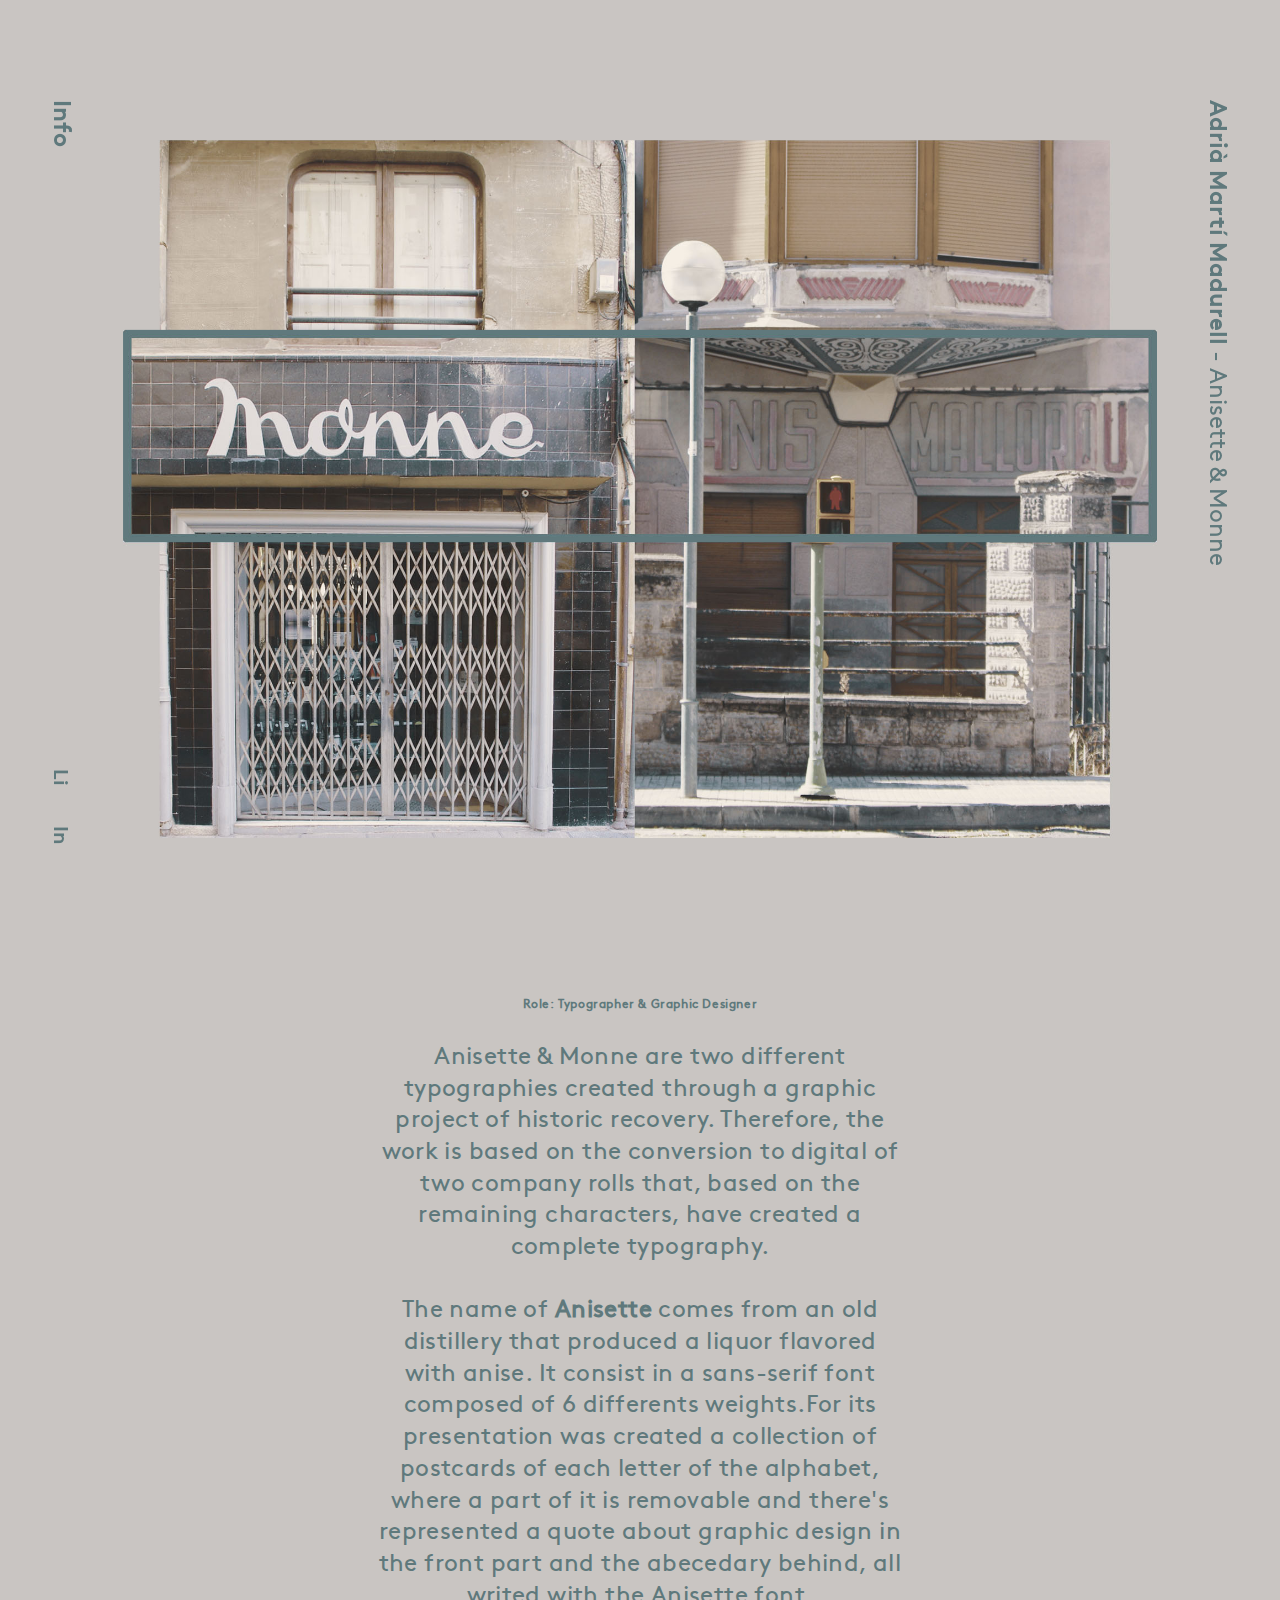
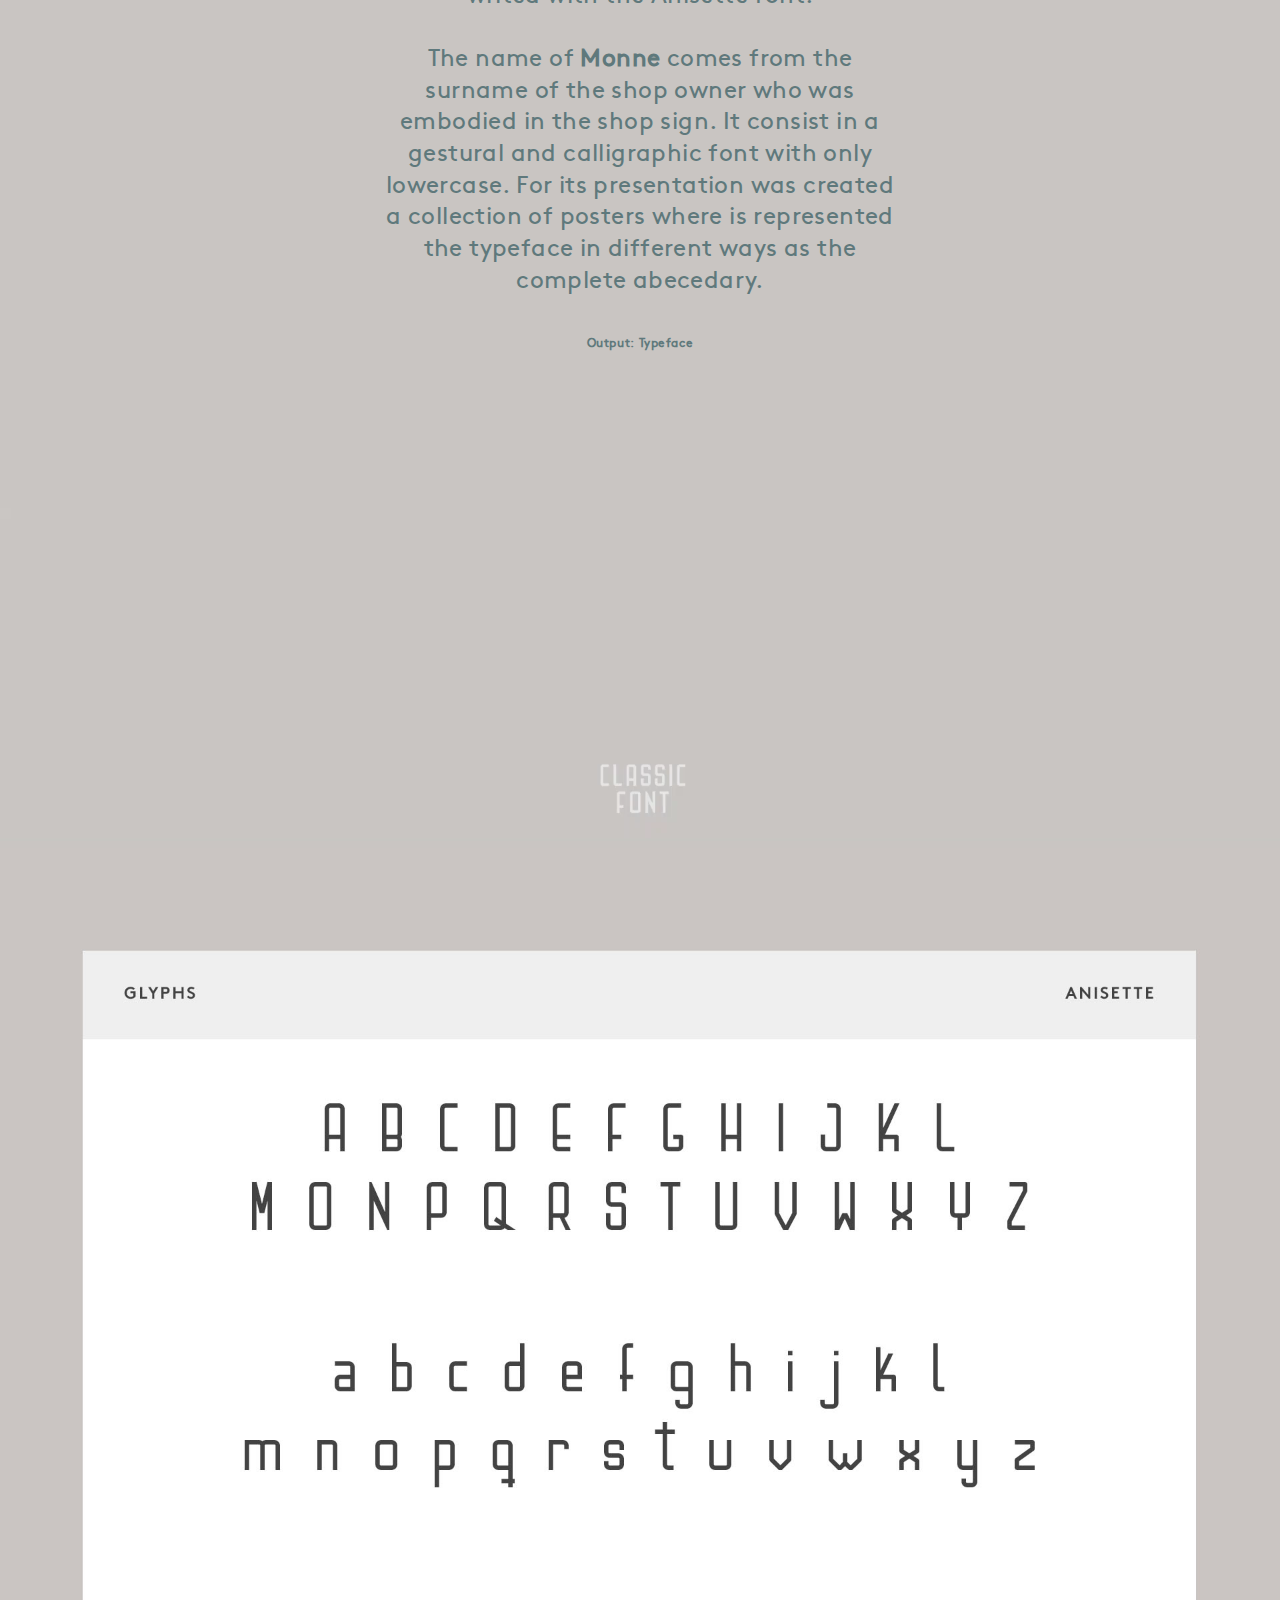
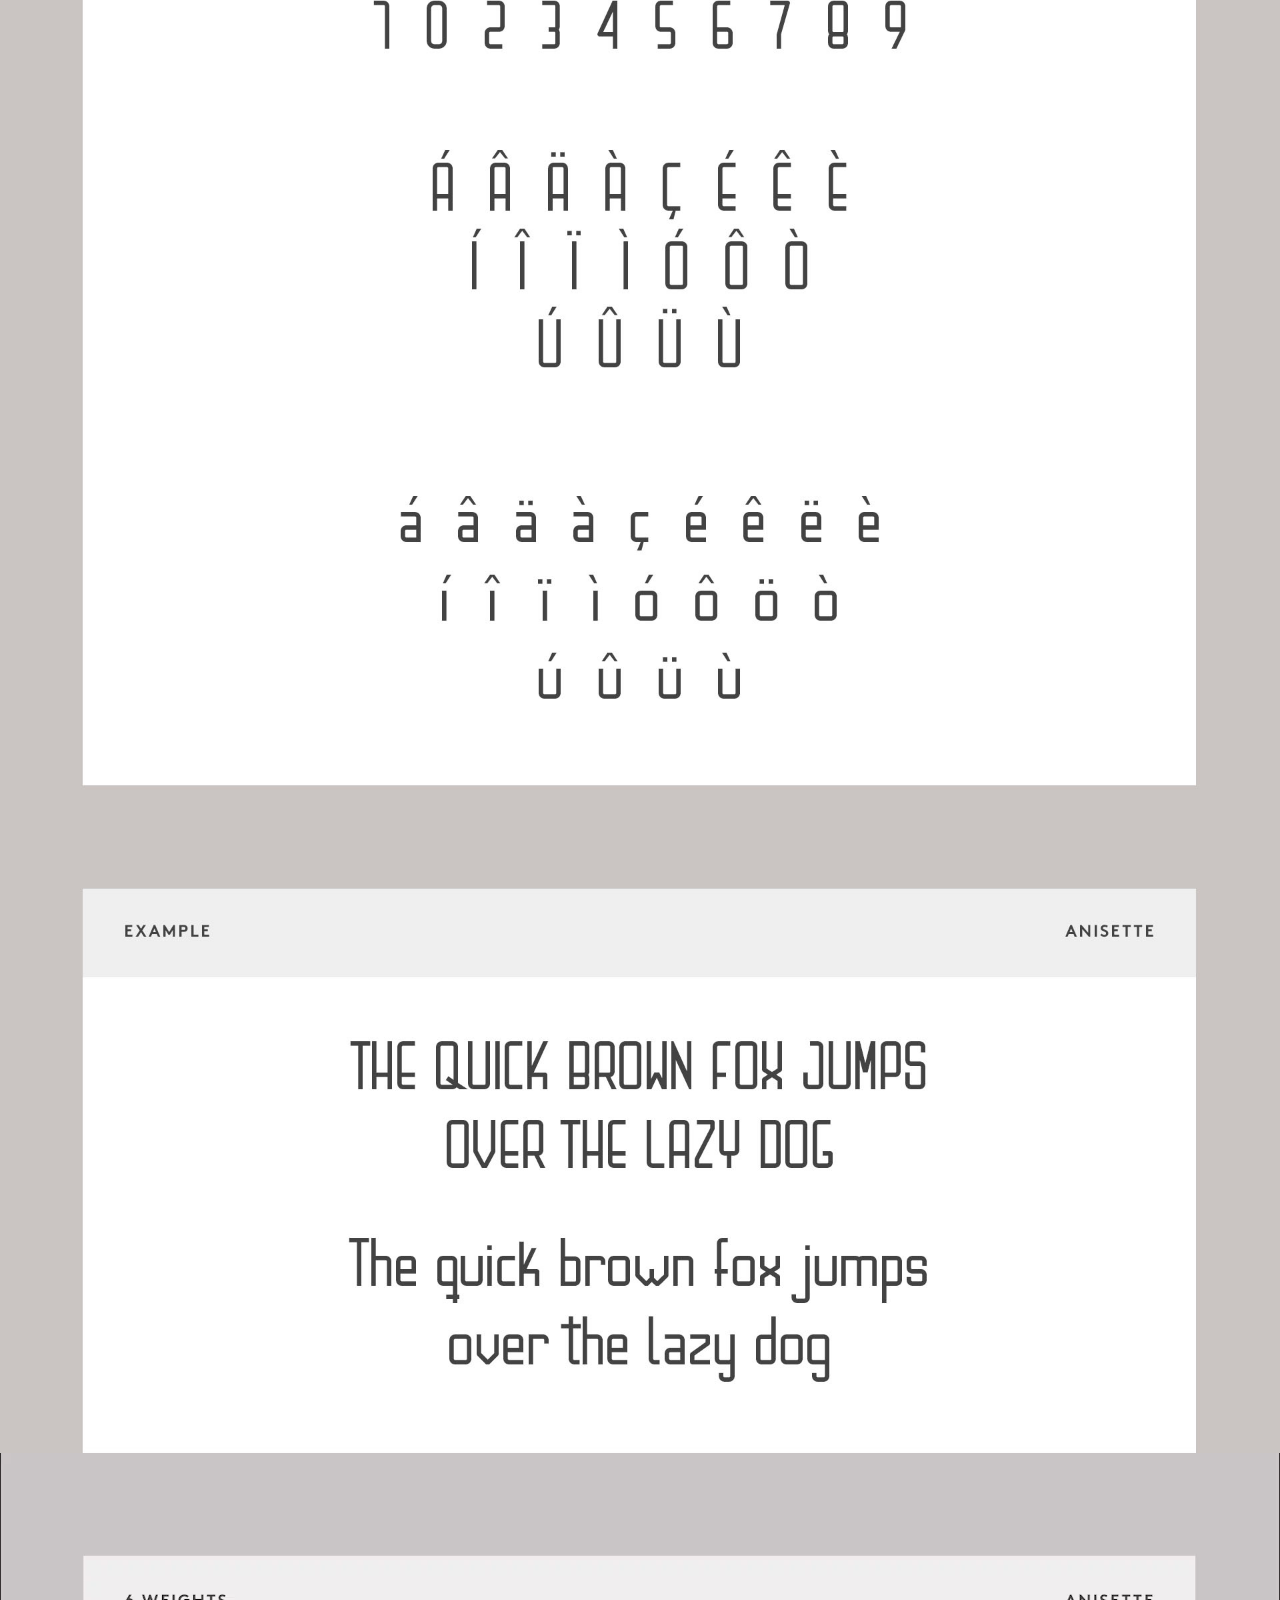
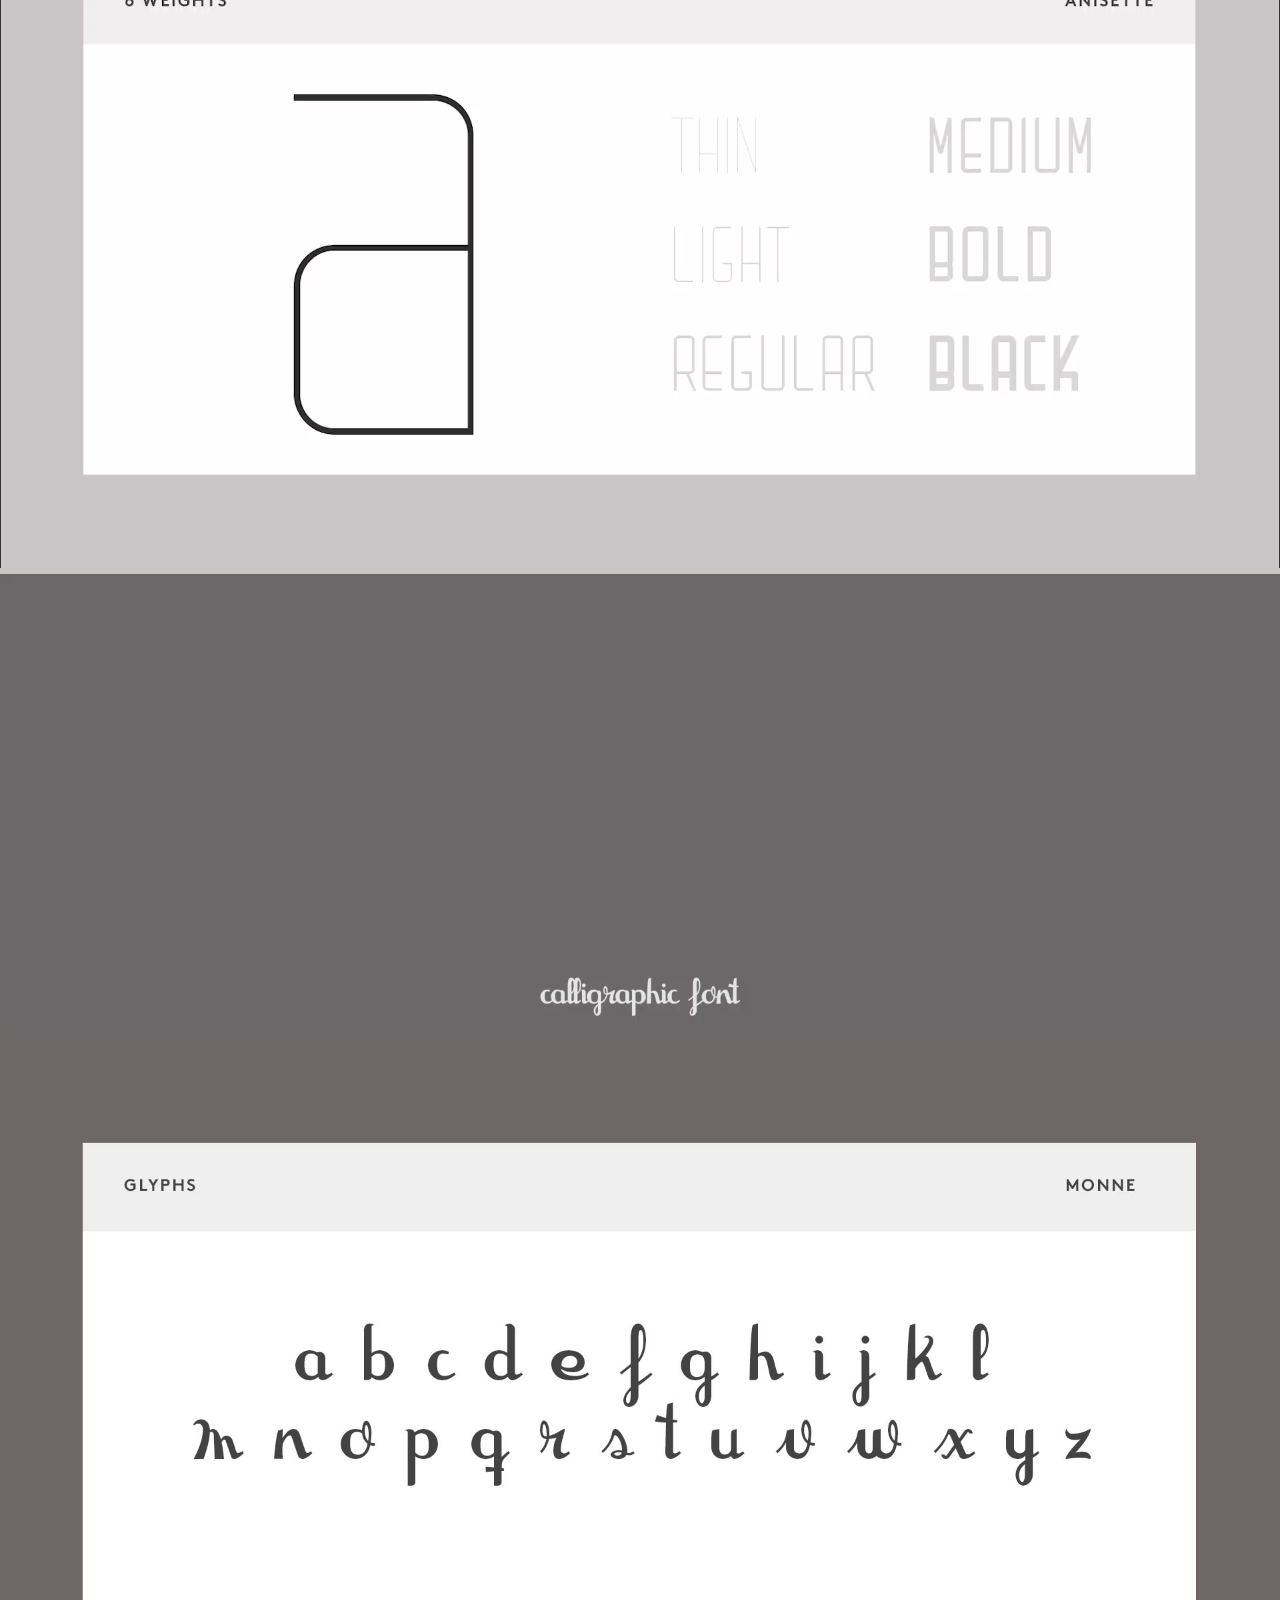
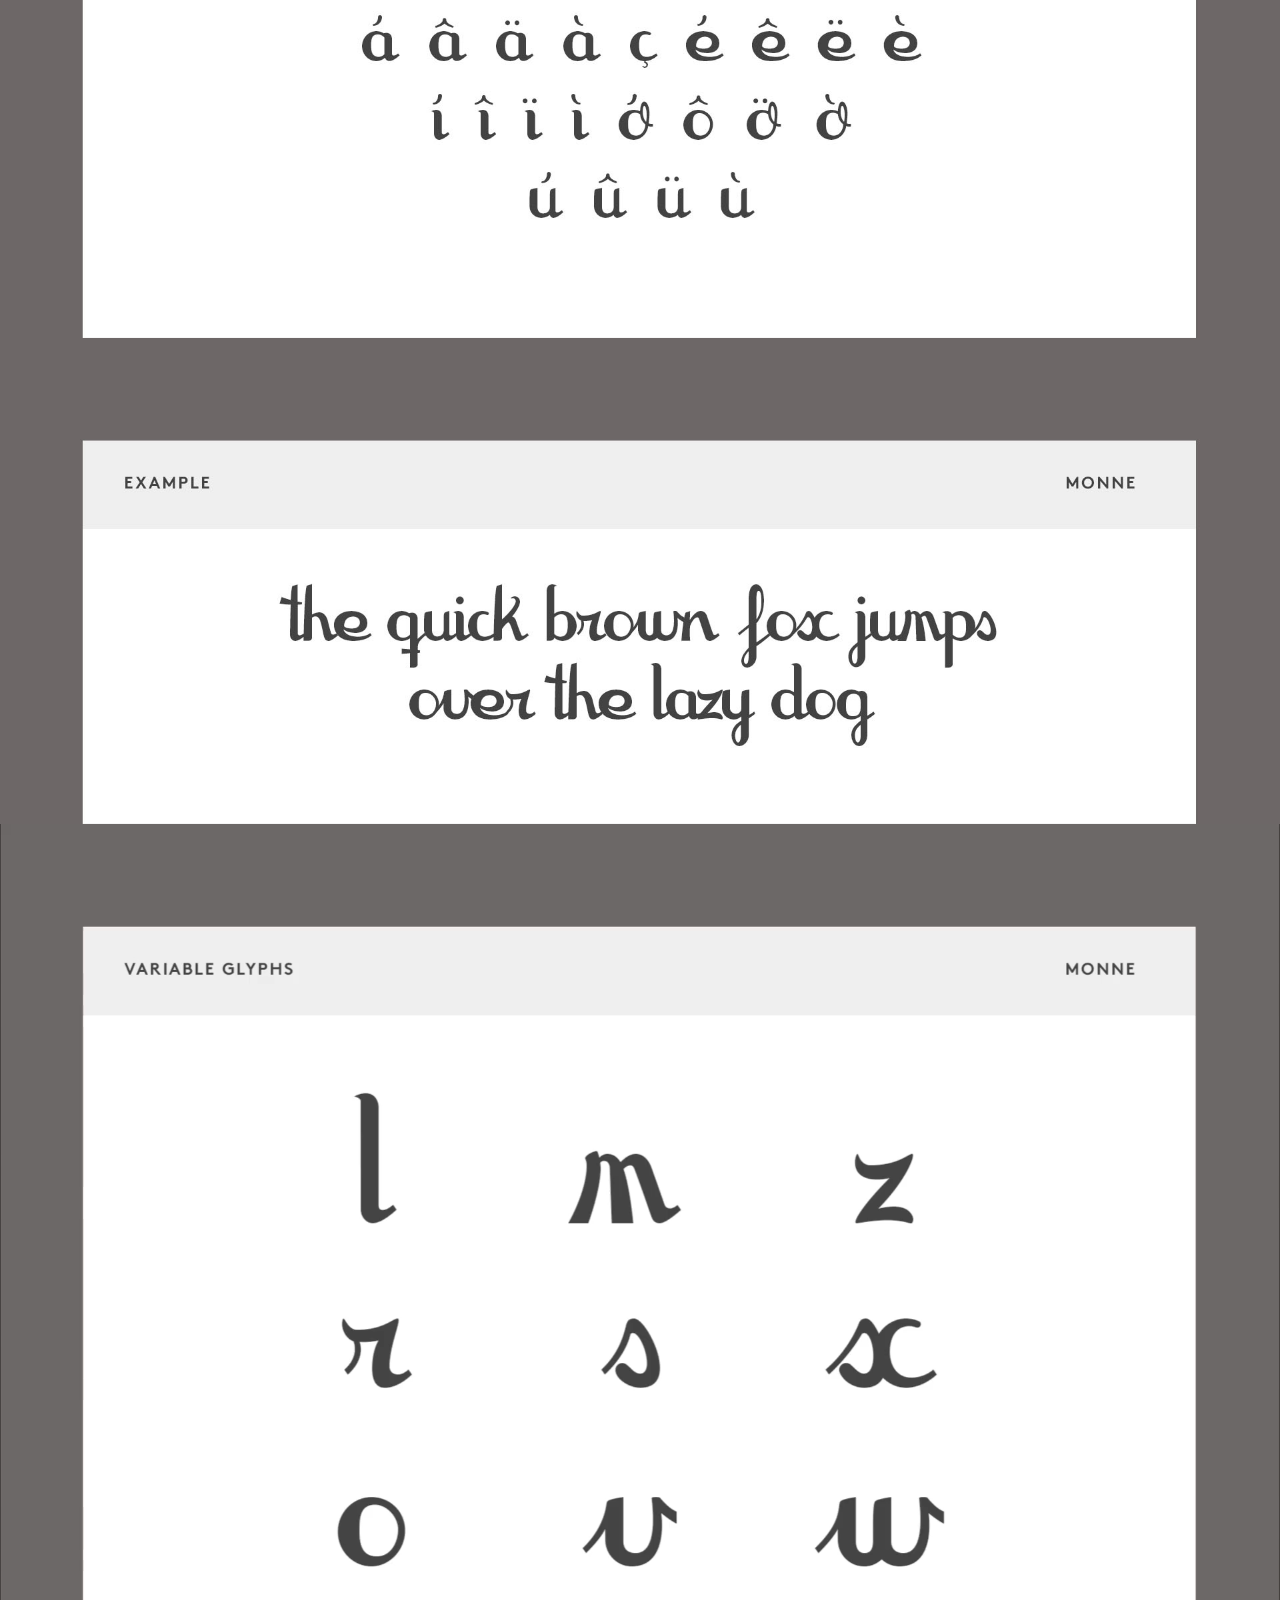
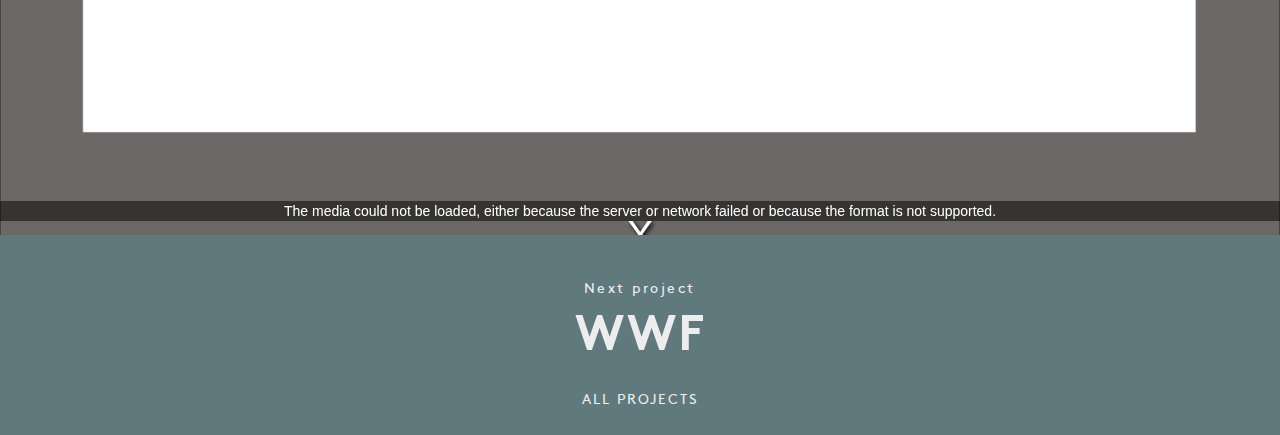
==== anisette-monne.html @ 5d2a2899 "Web Master" ====
<!DOCTYPE html>
<html lang="en-US">
<head>
        
        <meta charset="UTF-8"/>
        <meta name="viewport" content="width=device-width,initial-scale=1,user-scalable=no">
        <title>Anisette & Monne &#8211; Adrià Martí Madurell</title>

<link rel='stylesheet' id='videojs-css'  href="css/video-js.min.css" type='text/css' media='all' />
<link rel='stylesheet' id='child-style-css'  href="style.css" media='all' />
<link rel='stylesheet' id='assemble_edge_modules-css'  href="css/modules.min.css" type='text/css' media='all' />
<link rel='stylesheet' id='mediaelement-css'  href="css/mediaelementplayer-legacy.min.css" type='text/css' media='all' />
<link rel='stylesheet' id='mediaelement-css'  href="css/mediaelement.min.css" type='text/css' media='all' />
<link rel='stylesheet' id='edge_modules_responsive-css'  href="css/modules-responsive.min.css" type='text/css' media='all' />
<link rel='stylesheet' id='edge_style_dynamic_responsive-css'  href="css/style_dynamic_responsive.css" type='text/css' media='all' />
<link rel='stylesheet' id='assemble_edge_style_dynamic-css'  href="css/style_dynamic.css" type='text/css' media='all' />
<link rel='stylesheet' id='js_composer_front-css'  href="css/js_composer.min.css" type='text/css' media='all' />
	
<script type='text/javascript' src="js/jquery.js"></script>
<script type='text/javascript' src="js/jquery-migrate.min.js"></script>
<script type='text/javascript' src="js/mediaelement-and-player.min.js"></script>
<script type='text/javascript' src="js/mediaelement-migrate.min.js"></script>

<style type="text/css" data-type="vc_shortcodes-custom-css">
	.site-nav li a,.site-nav li span,.site-nav-bottom li a{
		color: #5F797C !important;
	}
	.wpb_wrapper h2, .wpb_wrapper h5{
		color: #40403f;
	}
	.vc_custom_1529935065347{
		margin-top: 100px !important;margin-right: 10px !important;margin-left: 10px !important;padding-top: 0px !important;padding-bottom: 0px !important;
	}
	.vc_custom_1529619756262{
		padding-top: 100px !important;padding-bottom: 100px !important;}.vc_custom_1529621383553{margin-right: 10px !important;margin-bottom: 40px !important;margin-left: 10px !important;padding-top: 0px !important;padding-bottom: 0px !important;
	}
	.edgtf-post-content span,.edgtf-post-content h1,.edgtf-post-content h2,.edgtf-post-content h3,.edgtf-post-content h4,.edgtf-post-content h5,.edgtf-post-content h6,.edgtf-post-content p,.edgtf-post-content b,.edgtf-post-content a {
		color: #5F797C!important;
	}
	.edgtf-content{
		background-color: #c9c5c2;
	}
</style>
	
	
</head>
<body class="work-template-default single single-work postid-4858 edgt-core-1.1 assemble child theme-child-ver-1.0 assemble-ver-1.4 edgtf-grid-1300 edgtf-article-boxed-disabled edgtf-fade-push-text-right edgtf-header-divided edgtf-fixed-on-scroll edgtf-default-mobile-header edgtf-sticky-up-mobile-header edgtf-dropdown-animate-height edgtf-light-header wpb-js-composer js-comp-ver-5.4.7 vc_responsive">
    
	
<div class="site-navigation-left">
		<ul class="site-nav">
			<li><a class="info-full" href="">Info</a></li>
		</ul>
                    
        <ul class="site-nav-bottom">
			<li><a href="https://www.linkedin.com/in/adriamartimadurell/">Li</a></li>
			<li><a href="https://www.instagram.com/adriamarti_/">In</a></li>
		</ul>
</div>
	
<div class="site-navigation-right">
            <ul class="site-nav">
            	<li><a href="/">Adrià Martí Madurell</a><span class="page-title"> - Anisette & Monne</span></li>
			</ul>
</div>
	
<div class="about-modal modal-hide">
        <div id="aboutintro" data-vc-full-width="true" data-vc-full-width-init="false" class="vc_row wpb_row vc_row-fluid vc_row-has-fill">
			<div class="wpb_column vc_column_container vc_col-sm-3" id="aboutcontact">
				<div class="vc_column-inner">
					<div class="wpb_wrapper"></div>
				</div>
			</div>
			<div class="wpb_column vc_column_container vc_col-sm-6">
				<div class="vc_column-inner ">
					<div class="wpb_wrapper">
						<div class="wpb_text_column wpb_content_element" id="featuressmall">
							<div class="wpb_wrapper">
								<h5 style="text-align: center;">About</h5>

							</div>
						</div>

						<div class="wpb_text_column wpb_content_element" >
							<div class="wpb_wrapper">
								<h2 style="text-align: center;">I&#8217;m <a href="CV.pdf" style="color:#5F797C"; >Adrià Martí Madurell</a>, a design lead based in Barcelona focusing on Art direction and Graphic Design.</p>

								<h2 style="text-align: center;">I&#8217;ve helped brands to create clear, meaningful and memorable expressions of their brand working from it's Brand Identity to Digital and Video experiencies.</p>

								<h2 style="text-align: center;">If you’d like to meet up, talk through a project or find out more, feel free to get in touch.</p>

								<h5 style="text-align: center;"><a style="color: #5F797C; line-height: 16px;" href="mailto:hola@adriamartimadurell?Subject=Hola" target="_top">hola@adriamartimadurell.com</a></h5>

							</div>

							</div>
						</div>
					</div>
				</div>
			</div>
			<div class="wpb_column vc_column_container vc_col-sm-3">
				<div class="vc_column-inner ">
					<div class="wpb_wrapper"></div>
				</div>
			</div>
		</div>
		<div class="vc_row-full-width vc_clearfix"></div>
		<div class="vc_row wpb_row vc_row-fluid">
		</div>
</div>
	
<!---------------------------------------------->
	
<div class="edgtf-wrapper">
        <div class="edgtf-wrapper-inner">
            <header class="edgtf-page-header" >
            	<div class="edgtf-fixed-wrapper">
            		<div class="edgtf-menu-area" >
		                <div class="edgtf-vertical-align-containers">
            				<div class="edgtf-position-left">
               	 				<div class="edgtf-position-left-inner">
                    
									<nav class="edgtf-main-menu edgtf-drop-down edgtf-divided-left-part edgtf-default-nav"></nav>
                				</div>
           					</div>
            				<div class="edgtf-position-center">
            					<div class="edgtf-position-right">
                					<div class="edgtf-position-right-inner">
                    					<nav class="edgtf-main-menu edgtf-drop-down edgtf-divided-right-part edgtf-default-nav"></nav>
                                    </div>
								</div>
							</div>
						</div>
                    </div>
				</div>
        	</header>

			<header class="edgtf-mobile-header">
   				<div class="edgtf-mobile-header-inner">
                	<div class="edgtf-mobile-header-holder">
            			<div class="edgtf-grid">
                			<div class="edgtf-vertical-align-containers">
                            	<div class="edgtf-position-right">
                       				<div class="edgtf-position-right-inner"></div>
                    			</div>
                			</div>
            			</div>
        			</div>
        
				<nav class="edgtf-mobile-nav">
    				<div class="edgtf-grid"></div>
				</nav>
				</div>
			</header>


    	<div class="edgtf-fullscreen-menu-holder-outer">
			<div class="edgtf-fullscreen-menu-holder">
				<div class="edgtf-fullscreen-menu-holder-inner">
					<nav class="edgtf-fullscreen-menu"></nav>
					<div class="edgtf-fullscreen-below-menu-widget-holder">
						<div class="widget_nav_menu edgtf-fullscreen-menu-below-widget">
							<div class="menu-social-menu-container">
								<ul id="menu-social-menu" class="menu">
									<li id="menu-item" class="menu-item menu-item-type-custom menu-item-object-custom"><a href="http://www.instagram.com/adriamarti_/">IN</a></li>
									<li id="menu-item" class="menu-item menu-item-type-custom menu-item-object-custom"><a href="https://www.linkedin.com/in/adriamartimadurell/">LI</a></li>
								</ul>
							</div>
						</div>
					</div>
				</div>
			</div>
		</div>

					
					
<!--WORK---------------------------------------------->	
<div class="edgtf-content" >
	<div class="edgtf-content-inner">					
	<div class="edgtf-container">
		<div class="edgtf-container-inner">
			<div class="edgtf-blog-holder edgtf-blog-single">
				<div class="edgtf-post-content">
					<div class="edgtf-post-text">
						<div id="featuredimage" class="vc_row wpb_row vc_row-fluid vc_custom_1529935065347">
								<div class="vc_column-inner ">
									<div class="vc_single_image-wrapper">
										<img class="fullimg" src="img/Fonts/02.jpg" class="vc_single_image-img attachment-full" alt=""  sizes="(max-width: 1838px) 100vw, 1838px" />
									</div>
								</div>
						</div>
							<div id="featuressmall" class="vc_row wpb_row vc_row-fluid vc_custom_1529619756262 vc_row-o-equal-height vc_row-flex"><div class="wpb_column vc_column_container vc_col-sm-3"><div class="vc_column-inner "><div class="wpb_wrapper"></div></div></div><div class="wpb_column vc_column_container vc_col-sm-6"><div class="vc_column-inner "><div class="wpb_wrapper">
								<div class="wpb_text_column wpb_content_element" >
									<div class="wpb_wrapper">
										<h5 style="text-align: center;"><span style="color: #697a8f;">Role: </span><span style="color: #697a8f;">Typographer &amp; Graphic Designer</span></h5>
								<div class="wpb_text_column wpb_content_element " >
											<h3 style="text-align: center;">Anisette &amp; Monne are two different typographies created through a graphic project of historic recovery. Therefore, the work is based on the conversion to digital of two company rolls that, based on the remaining characters, have created a complete typography.</br></br>The name of <b>Anisette</b> comes from an old distillery that produced a liquor flavored with anise. It consist in a sans-serif font composed of 6 differents weights.For its presentation was created a collection of postcards of each letter of the alphabet, where a part of it is removable and there's represented a quote about graphic design in the front part and the abecedary behind, all writed with the Anisette font.</br></br>The name of <b>Monne</b> comes from the surname of the shop owner who was embodied in the shop sign. It consist in a gestural and calligraphic font with only lowercase. For its presentation was created a collection of posters where is represented the typeface in different ways as the complete abecedary.</h3>
									</div>
								</br><h5 style="text-align: center;"><span style="color: #697a8f;">Output: </span><span style="color: #697a8f;">Typeface</span>							</div>
								</div>

								</div></div></div></div>
						</div>
						
					</div></div></div></div>
		
		<div id="container">
			<video loop="" muted="" autoplay="" width="100%" height="100%" src="img/Fonts/03.mp4" type="video/mp4">Your browser does not support the video tag.</video>
			<img class="fullimg" src="img/Fonts/04.jpg" class="vc_single_image-img attachment-full" alt=""  sizes="(max-width: 1838px) 100vw, 1838px" />
			<img class="fullimg" src="img/Fonts/05.jpg" class="vc_single_image-img attachment-full" alt=""  sizes="(max-width: 1838px) 100vw, 1838px" />
			<video loop="" muted="" autoplay="" width="100%" height="100%" src="img/Fonts/06.mp4" type="video/mp4">Your browser does not support the video tag.</video>
			<video loop="" muted="" autoplay="" width="100%" height="100%" src="img/Fonts/07.mp4" type="video/mp4" style="display: block">Your browser does not support the video tag.</video>
			<img class="fullimg" src="img/Fonts/08.jpg" class="vc_single_image-img attachment-full" alt=""  sizes="(max-width: 1838px) 100vw, 1838px" />
			<img class="fullimg" src="img/Fonts/09.jpg" class="vc_single_image-img attachment-full" alt=""  sizes="(max-width: 1838px) 100vw, 1838px" />
			<video loop="" muted="" autoplay="" width="100%" height="100%" src="img/Fonts/10.mp4" type="video/mp4" style="display: block">Your browser does not support the video tag.</video>
			<video class="video-js vjs-default-skin vjs-big-play-centered" controls preload="auto" playsinline data-setup='{"fluid": true}' src="img/Fonts/Presentation.mp4" type="video/mp4">Your browser does not support the video tag.</video>
		</div>
		
		</div></div></div></div>

			
			<!---------------------------------------------->
			
	<div class="edgtf-related-posts-work" style="background-color: #5F797C!important;">
		<a rel="next" href="wwf.html" title="WWF" class="related-post-link">Next project<h4 style= text-transform:uppercase>WWF</h4></a>
		<div class="related-all-projects"><a href="/"><h5>All projects</h5></a></div>
	</div>
</div>


							<!-- Scripts------------------------------------------------------------------------------------------------------------------ -->		

<script>
jQuery(document).ready(function(){
      jQuery(".info-full").toggle(
          function(){jQuery(".info-full").html("Close");},
          function(){jQuery(".info-full").html("Info");
      });
     
jQuery(".info-full").click(function(){
        jQuery('.about-modal').toggleClass('modal-hide modal-show');
    });
    var aboutheight = jQuery('.about-modal').outerHeight();
        jQuery('.info-full').toggle(function () {
            jQuery("body").css({height: aboutheight});
            jQuery("body").css({overflow: "hidden"});
        }, function () {
            jQuery("body").css({height: "initial"});
        });
  });

jQuery(document).ready(function(){
        var page_title = jQuery(".page-title").html();
        var page_title_parse = page_title.replace("- ","")
        jQuery(".pass-page-title").html(page_title_parse);
   });
	
$(document).ready(function() {
setTimeout(function(){
        $(".page-title").addClass("page-title-fade");
    }, 500);
});
	
var edgtfGlobalVars = {"vars":{"edgtfAddForAdminBar":0,"edgtfElementAppearAmount":-100,"edgtfTopBarHeight":0,"edgtfStickyScrollAmount":0,"edgtfLogoAreaHeight":0,"edgtfMenuAreaHeight":40,"edgtfMobileHeaderHeight":100}};
var edgtfPerPageVars = {"vars":{"edgtfStickyScrollAmount":0,"edgtfHeaderTransparencyHeight":40}};
var myArray = ["6","2"];document.querySelectorAll('.edgtf-pl-item').forEach(function (element, index) {element.style.zIndex = myArray[Math.floor(Math.random()*myArray.length)];});
	
</script>
</div> <!-- close div.content_inner -->
	</div>  <!-- close div.content -->

	</div> <!-- close div.edgtf-wrapper-inner  -->
</div> <!-- close div.edgtf-wrapper -->
<script type='text/javascript' src="js/video.min.js"></script>
<script type='text/javascript' src="js/js_composer_front.min.js"></script>
</body>
</html>
---- css/video-js.min.css ----
.video-js .vjs-big-play-button:before,.video-js .vjs-control:before{position:absolute;top:0;left:0;width:100%;height:100%;text-align:center}@font-face{font-family:VideoJS;src:url(font/VideoJS.eot?) format('eot')}@font-face{font-family:VideoJS;src:url([data-uri]) format('woff'),url([data-uri]) format('truetype');font-weight:400;font-style:normal}.vjs-icon-play,.video-js .vjs-big-play-button,.video-js .vjs-play-control{font-family:VideoJS;font-weight:400;font-style:normal}.vjs-icon-play:before,.video-js .vjs-big-play-button:before,.video-js .vjs-play-control:before{content:'\f101'}.vjs-icon-play-circle{font-family:VideoJS;font-weight:400;font-style:normal}.vjs-icon-play-circle:before{content:'\f102'}.vjs-icon-pause,.video-js .vjs-play-control.vjs-playing{font-family:VideoJS;font-weight:400;font-style:normal}.vjs-icon-pause:before,.video-js .vjs-play-control.vjs-playing:before{content:'\f103'}.vjs-icon-volume-mute,.video-js .vjs-mute-control.vjs-vol-0,.video-js .vjs-volume-menu-button.vjs-vol-0{font-family:VideoJS;font-weight:400;font-style:normal}.vjs-icon-volume-mute:before,.video-js .vjs-mute-control.vjs-vol-0:before,.video-js .vjs-volume-menu-button.vjs-vol-0:before{content:'\f104'}.vjs-icon-volume-low,.video-js .vjs-mute-control.vjs-vol-1,.video-js .vjs-volume-menu-button.vjs-vol-1{font-family:VideoJS;font-weight:400;font-style:normal}.vjs-icon-volume-low:before,.video-js .vjs-mute-control.vjs-vol-1:before,.video-js .vjs-volume-menu-button.vjs-vol-1:before{content:'\f105'}.vjs-icon-volume-mid,.video-js .vjs-mute-control.vjs-vol-2,.video-js .vjs-volume-menu-button.vjs-vol-2{font-family:VideoJS;font-weight:400;font-style:normal}.vjs-icon-volume-mid:before,.video-js .vjs-mute-control.vjs-vol-2:before,.video-js .vjs-volume-menu-button.vjs-vol-2:before{content:'\f106'}.vjs-icon-volume-high,.video-js .vjs-mute-control,.video-js .vjs-volume-menu-button{font-family:VideoJS;font-weight:400;font-style:normal}.vjs-icon-volume-high:before,.video-js .vjs-mute-control:before,.video-js .vjs-volume-menu-button:before{content:'\f107'}.vjs-icon-fullscreen-enter,.video-js .vjs-fullscreen-control{font-family:VideoJS;font-weight:400;font-style:normal}.vjs-icon-fullscreen-enter:before,.video-js .vjs-fullscreen-control:before{content:'\f108'}.vjs-icon-fullscreen-exit,.video-js.vjs-fullscreen .vjs-fullscreen-control{font-family:VideoJS;font-weight:400;font-style:normal}.vjs-icon-fullscreen-exit:before,.video-js.vjs-fullscreen .vjs-fullscreen-control:before{content:'\f109'}.vjs-icon-square{font-family:VideoJS;font-weight:400;font-style:normal}.vjs-icon-square:before{content:'\f10a'}.vjs-icon-spinner{font-family:VideoJS;font-weight:400;font-style:normal}.vjs-icon-spinner:before{content:'\f10b'}.vjs-icon-subtitles,.video-js .vjs-subtitles-button{font-family:VideoJS;font-weight:400;font-style:normal}.vjs-icon-subtitles:before,.video-js .vjs-subtitles-button:before{content:'\f10c'}.vjs-icon-captions,.video-js .vjs-captions-button{font-family:VideoJS;font-weight:400;font-style:normal}.vjs-icon-captions:before,.video-js .vjs-captions-button:before{content:'\f10d'}.vjs-icon-chapters,.video-js .vjs-chapters-button{font-family:VideoJS;font-weight:400;font-style:normal}.vjs-icon-chapters:before,.video-js .vjs-chapters-button:before{content:'\f10e'}.vjs-icon-share{font-family:VideoJS;font-weight:400;font-style:normal}.vjs-icon-share:before{content:'\f10f'}.vjs-icon-cog{font-family:VideoJS;font-weight:400;font-style:normal}.vjs-icon-cog:before{content:'\f110'}.vjs-icon-circle,.video-js .vjs-mouse-display,.video-js .vjs-play-progress,.video-js .vjs-volume-level{font-family:VideoJS;font-weight:400;font-style:normal}.vjs-icon-circle:before,.video-js .vjs-mouse-display:before,.video-js .vjs-play-progress:before,.video-js .vjs-volume-level:before{content:'\f111'}.vjs-icon-circle-outline{font-family:VideoJS;font-weight:400;font-style:normal}.vjs-icon-circle-outline:before{content:'\f112'}.vjs-icon-circle-inner-circle{font-family:VideoJS;font-weight:400;font-style:normal}.vjs-icon-circle-inner-circle:before{content:'\f113'}.vjs-icon-audio-description{font-family:VideoJS;font-weight:400;font-style:normal}.vjs-icon-audio-description:before{content:'\f114'}.video-js{display:block;vertical-align:top;box-sizing:border-box;color:#fff;background-color:#000;position:relative;padding:0;font-size:10px;line-height:1;font-weight:400;font-style:normal;font-family:Arial,Helvetica,sans-serif;-webkit-user-select:none;-moz-user-select:none;-ms-user-select:none;user-select:none}.video-js:-moz-full-screen{position:absolute}.video-js:-webkit-full-screen{width:100%!important;height:100%!important}.video-js *,.video-js :before,.video-js :after{box-sizing:inherit}.video-js ul{font-family:inherit;font-size:inherit;line-height:inherit;list-style-position:outside;margin-left:0;margin-right:0;margin-top:0;margin-bottom:0}.video-js.vjs-fluid,.video-js.vjs-16-9,.video-js.vjs-4-3{width:100%;max-width:100%;height:0}.video-js.vjs-16-9{padding-top:56.25%}.video-js.vjs-4-3{padding-top:75%}.video-js.vjs-fill{width:100%;height:100%}.video-js .vjs-tech{position:absolute;top:0;left:0;width:100%;height:100%}body.vjs-full-window{padding:0;margin:0;height:100%;overflow-y:auto}.vjs-full-window .video-js.vjs-fullscreen{position:fixed;overflow:hidden;z-index:1000;left:0;top:0;bottom:0;right:0}.video-js.vjs-fullscreen{width:100%!important;height:100%!important;padding-top:0!important}.video-js.vjs-fullscreen.vjs-user-inactive{cursor:none}.vjs-hidden{display:none!important}.vjs-lock-showing{display:block!important;opacity:1;visibility:visible}.vjs-no-js{padding:20px;color:#fff;background-color:#000;font-size:18px;font-family:Arial,Helvetica,sans-serif;text-align:center;width:300px;height:150px;margin:0 auto}.vjs-no-js a,.vjs-no-js a:visited{color:#66A8CC}.video-js .vjs-big-play-button{font-size:3em;line-height:2.8em;height:3em;width:3em;display:block;z-index:2;position:absolute;top:10px;left:10px;padding:0;cursor:pointer;opacity:1;border:2px solid #fff;-webkit-border-radius:3em;-moz-border-radius:3em;border-radius:3em;-webkit-transition:all .4s;-moz-transition:all .4s;-o-transition:all .4s;transition:all .4s}.vjs-big-play-centered .vjs-big-play-button{top:50%;left:50%;margin-top:-.75em;margin-left:-1.5em}.video-js:hover .vjs-big-play-button,.video-js .vjs-big-play-button:focus{outline:0;border-color:#fff;background-color:#73859f;background-color:rgba(115,133,159,.5);-webkit-transition:all 0s;-moz-transition:all 0s;-o-transition:all 0s;transition:all 0s}.vjs-controls-disabled .vjs-big-play-button,.vjs-has-started .vjs-big-play-button,.vjs-using-native-controls .vjs-big-play-button,.vjs-error .vjs-big-play-button{display:none}.video-js button{background:0 0;border:0;color:inherit;display:inline-block;overflow:visible;font-size:inherit;line-height:inherit;text-transform:none;text-decoration:none;transition:none;-webkit-appearance:none;-moz-appearance:none;appearance:none}.vjs-menu-button{cursor:pointer}.vjs-menu .vjs-menu-content{display:block;padding:0;margin:0;overflow:auto}.vjs-scrubbing .vjs-menu-button:hover .vjs-menu{display:none}.vjs-menu li{list-style:none;margin:0;padding:.2em 0;line-height:1.4em;font-size:1.2em;text-align:center;text-transform:lowercase}.vjs-menu li:focus,.vjs-menu li:hover{outline:0;background-color:#73859f;background-color:rgba(115,133,159,.5)}.vjs-menu li.vjs-selected,.vjs-menu li.vjs-selected:focus,.vjs-menu li.vjs-selected:hover{background-color:#fff;color:#2B333F}.vjs-menu li.vjs-menu-title{text-align:center;text-transform:uppercase;font-size:1em;line-height:2em;padding:0;margin:0 0 .3em;font-weight:700;cursor:default}.vjs-menu-button-popup .vjs-menu{display:none;position:absolute;bottom:0;width:10em;left:-3em;height:0;margin-bottom:1.5em;border-top-color:rgba(43,51,63,.7)}.vjs-menu-button-popup .vjs-menu ul{background-color:#2B333F;background-color:rgba(43,51,63,.7);position:absolute;width:100%;bottom:1.5em;max-height:15em}.vjs-menu-button-popup:hover .vjs-menu,.vjs-menu-button-popup .vjs-menu.vjs-lock-showing{display:block}.video-js .vjs-menu-button-inline{-webkit-transition:all .4s;-moz-transition:all .4s;-o-transition:all .4s;transition:all .4s;overflow:hidden}.video-js .vjs-menu-button-inline:before{width:2.222222222em}.video-js .vjs-menu-button-inline:hover,.video-js .vjs-menu-button-inline:focus,.video-js .vjs-menu-button-inline.vjs-slider-active,.video-js.vjs-no-flex .vjs-menu-button-inline{width:12em}.video-js .vjs-menu-button-inline.vjs-slider-active{-webkit-transition:none;-moz-transition:none;-o-transition:none;transition:none}.vjs-menu-button-inline .vjs-menu{opacity:0;height:100%;width:auto;position:absolute;left:2.2222222em;top:0;padding:0;margin:0;-webkit-transition:all .4s;-moz-transition:all .4s;-o-transition:all .4s;transition:all .4s}.vjs-menu-button-inline:hover .vjs-menu,.vjs-menu-button-inline:focus .vjs-menu,.vjs-menu-button-inline.vjs-slider-active .vjs-menu{display:block;opacity:1}.vjs-no-flex .vjs-menu-button-inline .vjs-menu{display:block;opacity:1;position:relative;width:auto}.vjs-no-flex .vjs-menu-button-inline:hover .vjs-menu,.vjs-no-flex .vjs-menu-button-inline:focus .vjs-menu,.vjs-no-flex .vjs-menu-button-inline.vjs-slider-active .vjs-menu{width:auto}.vjs-menu-button-inline .vjs-menu-content{width:auto;height:100%;margin:0;overflow:hidden}.video-js .vjs-control-bar{display:none;width:100%;position:absolute;bottom:0;left:0;right:0;height:3em;background-color:#2B333F;background-color:rgba(43,51,63,.7)}.vjs-has-started .vjs-control-bar{display:-webkit-box;display:-webkit-flex;display:-ms-flexbox;display:flex;visibility:visible;opacity:1;-webkit-transition:visibility .1s,opacity .1s;-moz-transition:visibility .1s,opacity .1s;-o-transition:visibility .1s,opacity .1s;transition:visibility .1s,opacity .1s}.vjs-has-started.vjs-user-inactive.vjs-playing .vjs-control-bar{visibility:hidden;opacity:0;-webkit-transition:visibility 1s,opacity 1s;-moz-transition:visibility 1s,opacity 1s;-o-transition:visibility 1s,opacity 1s;transition:visibility 1s,opacity 1s}.vjs-controls-disabled .vjs-control-bar,.vjs-using-native-controls .vjs-control-bar,.vjs-error .vjs-control-bar{display:none!important}.vjs-audio.vjs-has-started.vjs-user-inactive.vjs-playing .vjs-control-bar{opacity:1;visibility:visible}@media \0screen{.vjs-user-inactive.vjs-playing .vjs-control-bar :before{content:""}}.vjs-has-started.vjs-no-flex .vjs-control-bar{display:table}.video-js .vjs-control{outline:0;position:relative;text-align:center;margin:0;padding:0;height:100%;width:4em;-webkit-box-flex:none;-moz-box-flex:none;-webkit-flex:none;-ms-flex:none;flex:none}.video-js .vjs-control:before{font-size:1.8em;line-height:1.67}.video-js .vjs-control:focus:before,.video-js .vjs-control:hover:before,.video-js .vjs-control:focus{text-shadow:0 0 1em #fff}.video-js .vjs-control-text{border:0;clip:rect(0 0 0 0);height:1px;margin:-1px;overflow:hidden;padding:0;position:absolute;width:1px}.vjs-no-flex .vjs-control{display:table-cell;vertical-align:middle}.video-js .vjs-custom-control-spacer{display:none}.video-js .vjs-progress-control{-webkit-box-flex:auto;-moz-box-flex:auto;-webkit-flex:auto;-ms-flex:auto;flex:auto;display:-webkit-box;display:-webkit-flex;display:-ms-flexbox;display:flex;-webkit-box-align:center;-webkit-align-items:center;-ms-flex-align:center;align-items:center}.vjs-live .vjs-progress-control{display:none}.video-js .vjs-progress-holder{-webkit-box-flex:auto;-moz-box-flex:auto;-webkit-flex:auto;-ms-flex:auto;flex:auto;-webkit-transition:all .2s;-moz-transition:all .2s;-o-transition:all .2s;transition:all .2s;height:.3em}.video-js .vjs-progress-control:hover .vjs-progress-holder{font-size:1.6666666667em}.video-js .vjs-progress-control:hover .vjs-mouse-display:after,.video-js .vjs-progress-control:hover .vjs-play-progress:after{display:block;font-size:.6em}.video-js .vjs-progress-holder .vjs-play-progress,.video-js .vjs-progress-holder .vjs-load-progress,.video-js .vjs-progress-holder .vjs-load-progress div{position:absolute;display:block;height:.3em;margin:0;padding:0;width:0;left:0;top:0}.video-js .vjs-mouse-display:before{display:none}.video-js .vjs-play-progress{background-color:#fff}.video-js .vjs-play-progress:before{position:absolute;top:-.3333333333em;right:-.5em;font-size:.9em}.video-js .vjs-mouse-display:after,.video-js .vjs-play-progress:after{display:none;position:absolute;top:-2.4em;right:-1.5em;font-size:.9em;color:#000;content:attr(data-current-time);padding:.2em .5em;background-color:#fff;background-color:rgba(255,255,255,.8);-webkit-border-radius:.3em;-moz-border-radius:.3em;border-radius:.3em}.video-js .vjs-play-progress:before,.video-js .vjs-play-progress:after{z-index:1}.video-js .vjs-load-progress{background:ligthen(#73859f,25%);background:rgba(115,133,159,.5)}.video-js .vjs-load-progress div{background:ligthen(#73859f,50%);background:rgba(115,133,159,.75)}.video-js.vjs-no-flex .vjs-progress-control{width:auto}.video-js .vjs-progress-control .vjs-mouse-display{display:none;position:absolute;width:1px;height:100%;background-color:#000;z-index:1}.vjs-no-flex .vjs-progress-control .vjs-mouse-display{z-index:0}.video-js .vjs-progress-control:hover .vjs-mouse-display{display:block}.video-js.vjs-user-inactive .vjs-progress-control .vjs-mouse-display,.video-js.vjs-user-inactive .vjs-progress-control .vjs-mouse-display:after{visibility:hidden;opacity:0;-webkit-transition:visibility 1s,opacity 1s;-moz-transition:visibility 1s,opacity 1s;-o-transition:visibility 1s,opacity 1s;transition:visibility 1s,opacity 1s}.video-js.vjs-user-inactive.vjs-no-flex .vjs-progress-control .vjs-mouse-display,.video-js.vjs-user-inactive.vjs-no-flex .vjs-progress-control .vjs-mouse-display:after{display:none}.video-js .vjs-progress-control .vjs-mouse-display:after{color:#fff;background-color:#000;background-color:rgba(0,0,0,.8)}.video-js .vjs-slider{outline:0;position:relative;cursor:pointer;padding:0;margin:0 .45em;background-color:#73859f;background-color:rgba(115,133,159,.5)}.video-js .vjs-slider:focus{text-shadow:0 0 1em #fff;-webkit-box-shadow:0 0 1em #fff;-moz-box-shadow:0 0 1em #fff;box-shadow:0 0 1em #fff}.video-js .vjs-mute-control,.video-js .vjs-volume-menu-button{cursor:pointer;-webkit-box-flex:none;-moz-box-flex:none;-webkit-flex:none;-ms-flex:none;flex:none}.video-js .vjs-volume-control{width:5em;-webkit-box-flex:none;-moz-box-flex:none;-webkit-flex:none;-ms-flex:none;flex:none;display:-webkit-box;display:-webkit-flex;display:-ms-flexbox;display:flex;-webkit-box-align:center;-webkit-align-items:center;-ms-flex-align:center;align-items:center}.video-js .vjs-volume-bar{margin:1.35em}.vjs-volume-bar.vjs-slider-horizontal{width:5em;height:.3em}.vjs-volume-bar.vjs-slider-vertical{width:.3em;height:5em}.video-js .vjs-volume-level{position:absolute;bottom:0;left:0;background-color:#fff}.video-js .vjs-volume-level:before{position:absolute;font-size:.9em}.vjs-slider-vertical .vjs-volume-level{width:.3em}.vjs-slider-vertical .vjs-volume-level:before{top:-.5em;left:-.3em}.vjs-slider-horizontal .vjs-volume-level{height:.3em}.vjs-slider-horizontal .vjs-volume-level:before{top:-.3em;right:-.5em}.vjs-volume-bar.vjs-slider-vertical .vjs-volume-level{height:100%}.vjs-volume-bar.vjs-slider-horizontal .vjs-volume-level{width:100%}.vjs-menu-button-popup.vjs-volume-menu-button .vjs-menu{display:block;width:0;height:0;border-top-color:transparent}.vjs-menu-button-popup.vjs-volume-menu-button-vertical .vjs-menu{left:.5em}.vjs-menu-button-popup.vjs-volume-menu-button-horizontal .vjs-menu{left:-2em}.vjs-menu-button-popup.vjs-volume-menu-button .vjs-menu-content{height:0;width:0;overflow-x:hidden;overflow-y:hidden}.vjs-volume-menu-button-vertical:hover .vjs-menu-content,.vjs-volume-menu-button-vertical .vjs-lock-showing .vjs-menu-content{height:8em;width:2.9em}.vjs-volume-menu-button-horizontal:hover .vjs-menu-content,.vjs-volume-menu-button-horizontal .vjs-lock-showing .vjs-menu-content{height:2.9em;width:8em}.vjs-volume-menu-button.vjs-menu-button-inline .vjs-menu-content{background-color:transparent!important}.vjs-poster{display:inline-block;vertical-align:middle;background-repeat:no-repeat;background-position:50% 50%;background-size:contain;cursor:pointer;margin:0;padding:0;position:absolute;top:0;right:0;bottom:0;left:0;height:100%}.vjs-poster img{display:block;vertical-align:middle;margin:0 auto;max-height:100%;padding:0;width:100%}.vjs-has-started .vjs-poster{display:none}.vjs-audio.vjs-has-started .vjs-poster{display:block}.vjs-controls-disabled .vjs-poster{display:none}.vjs-using-native-controls .vjs-poster{display:none}.video-js .vjs-live-control{display:-webkit-box;display:-webkit-flex;display:-ms-flexbox;display:flex;-webkit-box-align:flex-start;-webkit-align-items:flex-start;-ms-flex-align:flex-start;align-items:flex-start;-webkit-box-flex:auto;-moz-box-flex:auto;-webkit-flex:auto;-ms-flex:auto;flex:auto;font-size:1em;line-height:3em}.vjs-no-flex .vjs-live-control{display:table-cell;width:auto;text-align:left}.video-js .vjs-time-control{-webkit-box-flex:none;-moz-box-flex:none;-webkit-flex:none;-ms-flex:none;flex:none;font-size:1em;line-height:3em}.vjs-live .vjs-time-control{display:none}.video-js .vjs-current-time,.vjs-no-flex .vjs-current-time{display:none}.video-js .vjs-duration,.vjs-no-flex .vjs-duration{display:none}.vjs-time-divider{display:none;line-height:3em}.vjs-live .vjs-time-divider{display:none}.video-js .vjs-play-control{cursor:pointer;-webkit-box-flex:none;-moz-box-flex:none;-webkit-flex:none;-ms-flex:none;flex:none}.vjs-text-track-display{position:absolute;bottom:3em;left:0;right:0;top:0;pointer-events:none}.video-js.vjs-user-inactive.vjs-playing .vjs-text-track-display{bottom:1em}.video-js .vjs-text-track{font-size:1.4em;text-align:center;margin-bottom:.1em;background-color:#000;background-color:rgba(0,0,0,.5)}.vjs-subtitles{color:#fff}.vjs-captions{color:#fc6}.vjs-tt-cue{display:block}.video-js .vjs-fullscreen-control{width:3.8em;cursor:pointer;-webkit-box-flex:none;-moz-box-flex:none;-webkit-flex:none;-ms-flex:none;flex:none}.vjs-playback-rate .vjs-playback-rate-value{font-size:1.5em;line-height:2;position:absolute;top:0;left:0;width:100%;height:100%;text-align:center}.vjs-playback-rate .vjs-menu{width:4em;left:0}.vjs-error-display{display:none}.vjs-error .vjs-error-display{display:block;position:absolute;left:0;top:0;width:100%;height:100%}.vjs-error .vjs-error-display:before{content:'X';font-family:Arial,Helvetica,sans-serif;font-size:4em;color:#fff;line-height:1;text-shadow:.05em .05em .1em #000;text-align:center;vertical-align:middle;position:absolute;left:0;top:50%;margin-top:-.5em;width:100%}.vjs-error-display div{position:absolute;bottom:1em;right:0;left:0;font-size:1.4em;text-align:center;padding:3px;background-color:#000;background-color:rgba(0,0,0,.5)}.vjs-error-display a,.vjs-error-display a:visited{color:#66A8CC}.vjs-loading-spinner{display:none;position:absolute;top:50%;left:50%;margin:-25px 0 0 -25px;opacity:.85;text-align:left;border:6px solid rgba(43,51,63,.7);box-sizing:border-box;background-clip:padding-box;width:50px;height:50px;border-radius:25px}.vjs-seeking .vjs-loading-spinner,.vjs-waiting .vjs-loading-spinner{display:block}.vjs-loading-spinner:before,.vjs-loading-spinner:after{content:"";position:absolute;margin:-6px;box-sizing:inherit;width:inherit;height:inherit;border-radius:inherit;opacity:1;border:inherit;border-color:transparent;border-top-color:#fff}.vjs-seeking .vjs-loading-spinner:before,.vjs-seeking .vjs-loading-spinner:after,.vjs-waiting .vjs-loading-spinner:before,.vjs-waiting .vjs-loading-spinner:after{-webkit-animation:vjs-spinner-spin 1.1s cubic-bezier(0.6,.2,0,.8) infinite,vjs-spinner-fade 1.1s linear infinite;animation:vjs-spinner-spin 1.1s cubic-bezier(0.6,.2,0,.8) infinite,vjs-spinner-fade 1.1s linear infinite}.vjs-seeking .vjs-loading-spinner:before,.vjs-waiting .vjs-loading-spinner:before{border-top-color:#fff}.vjs-seeking .vjs-loading-spinner:after,.vjs-waiting .vjs-loading-spinner:after{border-top-color:#fff;-webkit-animation-delay:.44s;animation-delay:.44s}@keyframes vjs-spinner-spin{100%{transform:rotate(360deg)}}@-webkit-keyframes vjs-spinner-spin{100%{-webkit-transform:rotate(360deg)}}@keyframes vjs-spinner-fade{0%{border-top-color:#73859f}20%{border-top-color:#73859f}35%{border-top-color:#fff}60%{border-top-color:#73859f}100%{border-top-color:#73859f}}@-webkit-keyframes vjs-spinner-fade{0%{border-top-color:#73859f}20%{border-top-color:#73859f}35%{border-top-color:#fff}60%{border-top-color:#73859f}100%{border-top-color:#73859f}}.vjs-chapters-button .vjs-menu{left:-10em;width:0}.vjs-chapters-button .vjs-menu ul{width:24em}.video-js.vjs-layout-tiny:not(.vjs-fullscreen) .vjs-custom-control-spacer{-webkit-box-flex:auto;-moz-box-flex:auto;-webkit-flex:auto;-ms-flex:auto;flex:auto}.video-js.vjs-layout-tiny:not(.vjs-fullscreen).vjs-no-flex .vjs-custom-control-spacer{width:auto}.video-js.vjs-layout-tiny:not(.vjs-fullscreen) .vjs-current-time,.video-js.vjs-layout-tiny:not(.vjs-fullscreen) .vjs-captions-button,.video-js.vjs-layout-tiny:not(.vjs-fullscreen) .vjs-time-divider,.video-js.vjs-layout-tiny:not(.vjs-fullscreen) .vjs-progress-control,.video-js.vjs-layout-tiny:not(.vjs-fullscreen) .vjs-duration,.video-js.vjs-layout-tiny:not(.vjs-fullscreen) .vjs-remaining-time,.video-js.vjs-layout-tiny:not(.vjs-fullscreen) .vjs-playback-rate,.video-js.vjs-layout-tiny:not(.vjs-fullscreen) .vjs-mute-control,.video-js.vjs-layout-tiny:not(.vjs-fullscreen) .vjs-volume-control,.video-js.vjs-layout-tiny:not(.vjs-fullscreen) .vjs-chapters-button,.video-js.vjs-layout-tiny:not(.vjs-fullscreen) .vjs-captions-button,.video-js.vjs-layout-tiny:not(.vjs-fullscreen) .vjs-subtitles-button,.video-js.vjs-layout-tiny:not(.vjs-fullscreen) .vjs-volume-menu-button{display:none}.video-js.vjs-layout-x-small:not(.vjs-fullscreen) .vjs-current-time,.video-js.vjs-layout-x-small:not(.vjs-fullscreen) .vjs-captions-button,.video-js.vjs-layout-x-small:not(.vjs-fullscreen) .vjs-time-divider,.video-js.vjs-layout-x-small:not(.vjs-fullscreen) .vjs-duration,.video-js.vjs-layout-x-small:not(.vjs-fullscreen) .vjs-remaining-time,.video-js.vjs-layout-x-small:not(.vjs-fullscreen) .vjs-playback-rate,.video-js.vjs-layout-x-small:not(.vjs-fullscreen) .vjs-captions-button,.video-js.vjs-layout-x-small:not(.vjs-fullscreen) .vjs-mute-control,.video-js.vjs-layout-x-small:not(.vjs-fullscreen) .vjs-volume-control,.video-js.vjs-layout-x-small:not(.vjs-fullscreen) .vjs-chapters-button,.video-js.vjs-layout-x-small:not(.vjs-fullscreen) .vjs-subtitles-button,.video-js.vjs-layout-x-small:not(.vjs-fullscreen) .vjs-volume-button,.video-js.vjs-layout-x-small:not(.vjs-fullscreen) .vjs-fullscreen-control{display:none}.video-js.vjs-layout-small:not(.vjs-fullscreen) .vjs-current-time,.video-js.vjs-layout-small:not(.vjs-fullscreen) .vjs-captions-button,.video-js.vjs-layout-small:not(.vjs-fullscreen) .vjs-time-divider,.video-js.vjs-layout-small:not(.vjs-fullscreen) .vjs-duration,.video-js.vjs-layout-small:not(.vjs-fullscreen) .vjs-remaining-time,.video-js.vjs-layout-small:not(.vjs-fullscreen) .vjs-playback-rate,.video-js.vjs-layout-small:not(.vjs-fullscreen) .vjs-mute-control,.video-js.vjs-layout-small:not(.vjs-fullscreen) .vjs-volume-control,.video-js.vjs-layout-small:not(.vjs-fullscreen) .vjs-chapters-button,.video-js.vjs-layout-small:not(.vjs-fullscreen) .vjs-subtitles-button{display:none}.vjs-caption-settings{position:relative;top:1em;background-color:#2B333F;background-color:rgba(43,51,63,.75);color:#fff;margin:0 auto;padding:.5em;height:15em;font-size:12px;width:40em}.vjs-caption-settings .vjs-tracksettings{top:0;bottom:2em;left:0;right:0;position:absolute;overflow:auto}.vjs-caption-settings .vjs-tracksettings-colors,.vjs-caption-settings .vjs-tracksettings-font{float:left}.vjs-caption-settings .vjs-tracksettings-colors:after,.vjs-caption-settings .vjs-tracksettings-font:after,.vjs-caption-settings .vjs-tracksettings-controls:after{clear:both}.vjs-caption-settings .vjs-tracksettings-controls{position:absolute;bottom:1em;right:1em}.vjs-caption-settings .vjs-tracksetting{margin:5px;padding:3px;min-height:40px}.vjs-caption-settings .vjs-tracksetting label{display:block;width:100px;margin-bottom:5px}.vjs-caption-settings .vjs-tracksetting span{display:inline;margin-left:5px}.vjs-caption-settings .vjs-tracksetting>div{margin-bottom:5px;min-height:20px}.vjs-caption-settings .vjs-tracksetting>div:last-child{margin-bottom:0;padding-bottom:0;min-height:0}.vjs-caption-settings label>input{margin-right:10px}.vjs-caption-settings input[type=button]{width:40px;height:40px}
---- style.css ----
/*
Theme Name:   assemble child theme
Description:  Write here a brief description about your child-theme
Author:       Write here the author's name
Author URL:   Write here the author's blog or website url
Template:     assemble
Version:      1.0
Text Domain:  assemble-child
*/

/* Custom Fonts */
@font-face {
  font-family: 'brownlight';
  src: url('fonts/brown-light-webfont.woff2') format('woff2'),
       url('fonts/brown-light-webfont.woff') format('woff');
  font-weight: normal;
  font-style: normal;

}
@font-face {
  font-family: 'brownbold';
  src: url('fonts/brown-bold-webfont.woff2') format('woff2'),
       url('fonts/brown-bold-webfont.woff') format('woff');
  font-weight: normal;
  font-style: normal;

}
@font-face {
  font-family: 'brownregular';
  src: url('fonts/brown-regular-webfont.woff2') format('woff2'),
       url('fonts/brown-regular-webfont.woff') format('woff');
  font-weight: normal;
  font-style: normal;
}
body {
  font-family: 'brownlight',Helvetica,Arial,sans-serif !important;
}

h1 { font-family: 'brownbold',Helvetica,Arial,sans-serif !important;
  font-size: 40px;
}
h2 { font-family: 'brownbold',Helvetica,Arial,sans-serif !important;
}

h3 { font-family: 'brownregular',Helvetica,Arial,sans-serif !important;
}

h4 { font-family: 'brownregular',Helvetica,Arial,sans-serif !important;font-weight: 300;
}

h5 { font-family: 'brownregular',Helvetica,Arial,sans-serif !important;}

p { font-family: 'brownlight',Helvetica,Arial,sans-serif !important;font-size: 16px;line-height: 30px;font-weight: 300;}


#container {
position: relative;
margin:0 auto;
	display: block;
}

.fullimg{
	display: block;
}

@media only screen and (max-width: 767px){
    #container { width: 100%; }
}

/* general */
.edgtf-grid-1300 .edgtf-container-inner, .edgtf-grid-1300 .edgtf-footer-bottom-border-holder.edgtf-in-grid, .edgtf-grid-1300 .edgtf-footer-top-border-holder.edgtf-in-grid, .edgtf-grid-1300 .edgtf-grid, .edgtf-grid-1300 .edgtf-row-grid-section {
  width: calc(100vw - 200px) !important;
  margin: auto;
}
body.home .edgtf-grid-1300 .edgtf-container-inner, .edgtf-grid-1300 .edgtf-footer-bottom-border-holder.edgtf-in-grid, .edgtf-grid-1300 .edgtf-footer-top-border-holder.edgtf-in-grid, .edgtf-grid-1300 .edgtf-grid, .edgtf-grid-1300 .edgtf-row-grid-section {
  width: calc(100vw - 250px) !important;
  margin: auto;
}
.home .edgtf-content {
  margin-top: 100px;
}
.centered {
  position: absolute;
  top: 50%;
  left: 50%;
  transform: translate(-50%, -50%);
}
.info-full:hover {
  color: #000;
}
@media (max-width:767px){
	
	h2,h3{
		font-size: 12px!important;
	}
	h4{
		font-size: 20px!important;
	}
	h5{
		font-size: 8px!important;
	}

  body.single .site-nav {
    position: absolute !important;
  }
  .edgtf-grid-1300 .edgtf-container-inner, .edgtf-grid-1300 .edgtf-footer-bottom-border-holder.edgtf-in-grid, .edgtf-grid-1300 .edgtf-footer-top-border-holder.edgtf-in-grid, .edgtf-grid-1300 .edgtf-grid, .edgtf-grid-1300 .edgtf-row-grid-section {
    width: calc(108vw - 110px) !important;
    margin: auto;
  }
  .site-nav li,.site-nav-bottom li {
    font-size: 14px !important;
  }
  .site-navigation-left .site-nav {
    margin-top: 32px !important;
    left: 35px !important;
  }
  .site-navigation-left .site-nav-bottom {
    left: 34px !important;
  }
	
	.site-nav-bottom li a{
    font-size: 14px !important;
  }
  .site-navigation-right .site-nav {
    margin-top: 32px !important;
    left: calc(102vw - 14px) !important;
  }
  body.single .site-nav-bottom {
    display: none;
  }
  .about-modal .vc_column-inner  {
    width: calc(100vw - 110px) !important;
    margin: -50px auto;
  }
}
/* Navigation */
/* left */
.site-navigation-left .site-nav {
  transform: rotate(90deg);
  transform-origin: left top 0;
  left: 77px;
  position: fixed;
  z-index: +9999;
  margin-top: 100px;
}
.site-navigation-left .site-nav-bottom {
  transform: rotate(90deg);
  transform-origin: left top 0;
  left: 77px;
  position: fixed;
  z-index: +9999;
  bottom:90px;
}
.site-nav-bottom li:first-child {
  margin-right: 40px;
}

#aboutintro{
	padding-top:45px;
}

.site-nav a:hover, .site-nav-bottom a:hover{
	color:#7A7D82 ;
}
.site-nav-bottom li a {
	font-size:20px;
}

/* right */
.site-navigation-right .site-nav {
  transform: rotate(90deg);
  transform-origin: left top 0;
  left: calc(100vw - 47px);
  position: fixed;
  z-index: +9999;
  margin-top: 100px;
  width: 100%;
}
.site-nav, .site-nav-bottom {
  list-style: none;
}
.site-nav li,.site-nav-bottom li {
  font-family: 'brownbold'!important;
  font-size: 24px;
  float: left;
}
/* About Modal */
.about-modal {
  position: fixed;
  width: 100%;
  height: 100%;
  z-index: 0;
  background: #fff;
}
.about-modal #aboutintro {
  height: 100%;
}
.modal-hide {
  opacity: 0;
  -webkit-transition: padding-top 0.68s ease-out, opacity 0.5s ease-in;
  -moz-transition: padding-top 0.68s ease-out, opacity 0.5s ease-in;
  -o-transition: padding-top 0.68s ease-out, opacity 0.5s ease-in;
  transition: padding-top 0.68s ease-out, opacity 0.5s ease-in;
}
#aboutintro {
  overflow: visible !important;
}
.modal-show {
  position: absolute;
  opacity: 1;
  -webkit-transition: padding-top 0.68s ease-out, opacity 0.5s ease-in;
  -moz-transition: padding-top 0.68s ease-out, opacity 0.5s ease-in;
  -o-transition: padding-top 0.68s ease-out, opacity 0.5s ease-in;
  transition: padding-top 0.68s ease-out, opacity 0.5s ease-in;
  z-index: +9998;
}
/* Homepage sticky header */
.edgtf-page-header .edgtf-fixed-wrapper.fixed {
  background-color: initial !important;
  border-bottom: initial !important;
  -webkit-backface-visibility: initial !important;
}
/* Folio page navigation */
.edgtf-header-divided .edgtf-page-header {
  background-color: rgba(242, 242, 242, 0) !important;
  position: absolute !important;
}
.edgtf-header-divided .edgtf-vertical-align-containers .edgtf-position-right {
  text-align: right !important;
}
.main-menu-opener {
 font-family: 'brownregular',Helvetica,Arial,sans-serif !important;
  font-size: 14px;
  letter-spacing: 2.32px;
  text-transform: uppercase;
  color: #111;
  padding-bottom: 2px;
  border-bottom: solid 1px;
  margin-top: 20px;
}
.edgtf-position-left,.edgtf-position-right {
  display: none;
}
.page-title {
  display: none;
}
body.single-work .page-title{
  display: initial;
  opacity: 0;
  font-family: 'brownregular',Helvetica,Arial,sans-serif !important;
  -webkit-transition: padding-top 0.68s ease-out, opacity 0.5s ease-in;
  -moz-transition: padding-top 0.68s ease-out, opacity 0.5s ease-in;
  -o-transition: padding-top 0.68s ease-out, opacity 0.5s ease-in;
  transition: padding-top 0.68s ease-out, opacity 0.5s ease-in;
}
.page-title-fade {
  opacity: 1 !important;
  font-family: 'brownregular',Helvetica,Arial,sans-serif !important;
  -webkit-transition: padding-top 0.68s ease-out, opacity 0.5s ease-in;
  -moz-transition: padding-top 0.68s ease-out, opacity 0.5s ease-in;
  -o-transition: padding-top 0.68s ease-out, opacity 0.5s ease-in;
  transition: padding-top 0.68s ease-out, opacity 0.5s ease-in;
}
/* mobile homepage */
@media only screen and (max-width: 1024px) {
  body > div.edgtf-wrapper > div.edgtf-wrapper-inner > div.edgtf-content > div > div.edgtf-full-width > div {
      margin-top: -8px !important;
  }
}

.edgtf-fullscreen-menu li a {
  color: #ededed !important;
  font-size: 20px !important;
  text-transform: uppercase;
	font-family: 'brownregular',Helvetica,Arial,sans-serif !important;
  letter-spacing: 3.5px;
}
.edgtf-fullscreen-menu-opened.edgtf-fade-push-text-right .edgtf-fullscreen-menu-holder-outer .edgtf-fullscreen-above-menu-widget-holder>div, .edgtf-fullscreen-menu-opened.edgtf-fade-push-text-right .edgtf-fullscreen-menu-holder-outer .edgtf-fullscreen-below-menu-widget-holder>div, .edgtf-fullscreen-menu-opened.edgtf-fade-push-text-right .edgtf-fullscreen-menu-holder-outer nav>ul>li>a {
    -webkit-animation: push_text_right .4s cubic-bezier(.175,.885,.32,1) both;
    -moz-animation: push_text_right .4s cubic-bezier(.175,.885,.32,1) both;
    animation: push_text_right .4s cubic-bezier(.175,.885,.32,1) both;
}
/* Mobile popup menu */
@media only screen and (max-width: 1024px){
.edgtf-header-vertical .edgtf-vertical-menu-area, .edgtf-page-header {
    display: initial !important;
  }
}
.edgtf-mobile-header {
  display: none !important;
}
/* Social Media */
.edgtf-fullscreen-below-menu-widget-holder {
  bottom: 0;
  position: absolute;
  text-align: center;
  margin: auto;
  left: 0;
  right: 0;
  margin-bottom: 28px;
}
#menu-social-menu {
  margin: auto;
  display: inline-block;
}
#menu-social-menu li {
  float: left;
  list-style-type: none;
  width: 40px;
}
#menu-social-menu li a {
  font-size: 14px !important;
  font-family: 'brownregular',Helvetica,Arial,sans-serif !important;
  color: #6c6c6c;
}
/* Homepage */
.home-logo {
  position: fixed;
  top: 0;
  left: 0;
  right: 0;
  max-width: 130px;
  margin: 0 auto;
  z-index: 4;
  margin-top: calc(50vh - 28px);
  pointer-events: none;
}
.site-intro {
/*   position: relative;
  font-size: 20px;
  line-height: 32px;
  color: #3D3F45;
  font-family: 'brownregular'!important;
  letter-spacing: .4px;
  text-align: center;
  height: calc(50vh); */
}
.site-intro h3 {
     font-size: 14px;
    line-height: 26px;
    color:#e2e2e2;
}
/* Home Folio item */
.edgtf-pl-inner article:nth-of-type(1),.edgtf-pl-inner article:nth-of-type(2) {
  z-index: 2 !important;
}
.edgtf-pli-text-holder {
  padding: 0px !important;
}

.edgtf-pli-text-holder h4 {
     font-size: 50px;
    line-height: 50px;
    letter-spacing: 6px !important;
    text-transform: uppercase;
    font-weight: bold;
	font-family: 'brownregular',Helvetica,Arial,sans-serif !important;
}

@media only screen and (max-width: 767px){
	.edgtf-pli-text-holder h4{ font-size: 30px;
    line-height: 30px;}
}

.edgtf-portfolio-list-holder.edgtf-pl-hover-rectangle-info article .edgtf-pli-text-wrapper {
  background-color: #141417cf !important;
}
.edgtf-portfolio-list-holder h4{
  color: #fff !important;
}

.edgtf-related-posts-work{
	height: 200px !important;
}
/* Work folio pages */
/* Folio mobile */
@media only screen and (max-width: 1024px){
  .edgtf-container-inner {
    margin-top: -40px !important;
  }
}
@media only screen and (max-width: 767px){
  .edgtf-blog-holder.edgtf-blog-single article .edgtf-post-text {
    padding-top: 0px !important;
  }
  #featuredimage {
    margin-top: 22px !important;
  }
  .edgtf-blog-holder.edgtf-blog-single {
    margin-top: 9px !important;
  }
}
/* Hero */
.hero-image {
  position: relative;
  text-align: center;
}
.hero-image img {
  width: 100%;
}
/* Content */
.edgtf-title{
  display: none !important;
}
.edgtf-title-holder {
  display: none;
}
.edgtf-page-header .edgtf-logo-area .edgtf-logo-wrapper a, .edgtf-page-header .edgtf-menu-area .edgtf-logo-wrapper a { max-height: 40px;
}
h3 { margin: 10px 0 0 0;}

.edgtf-content .edgtf-content-inner,  .edgtf-container,  .edgtf-container-inner { padding-top: 0 !important; 
}

@media only screen and (max-width: 600px) {
	
  #featuressmall {
    margin: 20px 0 0 0 !important; padding: 0 !important;  
  }
  #featuressmallfirst {
    margin: 0px 0 0 0 !important; padding: 0 !important;  
    }

  #featurelarge {
    margin: 80px 0 0 0 !important; padding: 0 !important; height:100px !important; 
  }
}
.edgtf-post-image {
  display: none !important;
}
.edgtf-post-title {
  display: none;
}
/* empty spaces */
.edgtf-post-info-holder, .edgtf-related-posts-holder {
  display: none !important;
}
/* related posts */
.edgtf-related-posts-work {
  background-color: #1d1e22;
  text-align: center;
  color: #ededed;
  position: relative;
  height: 450px;
}
.edgtf-related-posts-work .related-post-link {
  color: #ededed;
  text-align: center;
  line-height: 25px;
  position: absolute;
  top: 40%;
  left: 50%;
	font-size: 14px;
  transform: translate(-50%, -50%);
	letter-spacing: 2.5px;
	font-family: 'brownregular',Helvetica,Arial,sans-serif !important;
}
.edgtf-related-posts-work h4 {
  color: #ededed;
  letter-spacing: 1.2px;
  margin-top:16px;
  font-size: 50px;
	font-family: 'brownbold',Helvetica,Arial,sans-serif !important;
	text-transform:none;
}
.related-all-projects a {
  position: absolute;
  color: #ededed;
  text-align: center;
  margin: auto;
  bottom: 0;
  left: 0;
  right: 0;
  padding-bottom:10px;
  width: 150px;
}
.related-all-projects h5 {
  font-family: 'Inconsolata', monospace;
  font-size: 14px;
  letter-spacing: 2.5px;
  text-transform: uppercase;
  color: #ededed;
  padding-bottom: 2px;
  letter-spacing: 2px;
	font-weight: 300;
  margin-top: 20px;
}
/* footer */
footer {
  display: none !important;
}
/* Animated menu item overide */
.edgtf-fullscreen-menu-opened.edgtf-fade-push-text-right .edgtf-fullscreen-menu-holder-outer .edgtf-fullscreen-above-menu-widget-holder>div, .edgtf-fullscreen-menu-opened.edgtf-fade-push-text-right .edgtf-fullscreen-menu-holder-outer .edgtf-fullscreen-below-menu-widget-holder>div, .edgtf-fullscreen-menu-opened.edgtf-fade-push-text-right .edgtf-fullscreen-menu-holder-outer nav>ul>li>a {
  -webkit-animation: push_text_top .4s cubic-bezier(.175,.885,.32,1) both !important;
  -moz-animation: push_text_top .4s cubic-bezier(.175,.885,.32,1) both !important;
  animation: push_text_top .4s cubic-bezier(.175,.885,.32,1) both !important;
}
/* Mobile */
/* Popup menu */
@media only screen and (max-width: 768px) {
  #featuressmall,#featuredimage {
    margin-right: 0px !important;
    margin-left: 0px !important;
  }
  #featuressmall .vc_column_container>.vc_column-inner, #featuredimage .vc_column_container>.vc_column-inner {
    padding-left: 0px !important;
    padding-right: 0px !important;
  }
}
.edgtf-portfolio-list-holder.edgtf-pl-hover-overlay-background .edgtf-pli-text-holder {
  -webkit-transition: opacity 0.5s !important;
    transition: opacity 0.5s!important;
}

/* Password protected page */
.password-protected .edgtf-container {
  background-color: #fff !important;
  height: 100vh;
}
.password-protected {
  height: 100vh;
  overflow: hidden;
}
.password-protected .edgtf-wrapper-inner, .password-protected .edgtf-content {
  background-color: #fff !important;
}
.password-protected .edgtf-container-inner {
  text-align: center;
}
.password-protected .site-nav li a, .password-protected .site-nav-bottom li a, .password-protected .page-title, .password-protected h3 {
  color: #000 !important;
}
.passwordform {
  height: 50px;
  width: 360px;
  border: solid 2px #000;
  text-align: center;
  font-size: 24px;
  color: #B8B8B8;
}
.password-protected h3 {
  margin-bottom: 40px;
  margin-top: 60px;
}
.pass_submit {
  display: none;
}
@media (max-width:767px){
  .passwordform {
    width: 240px;
    height: 40px;
  }
  .pass_submit {
    display: initial;
    width: 250px;
    border: solid 2px;
    background: #000;
    color: #fff;
    height: 35px;
    margin-top: 7px;
  }
}
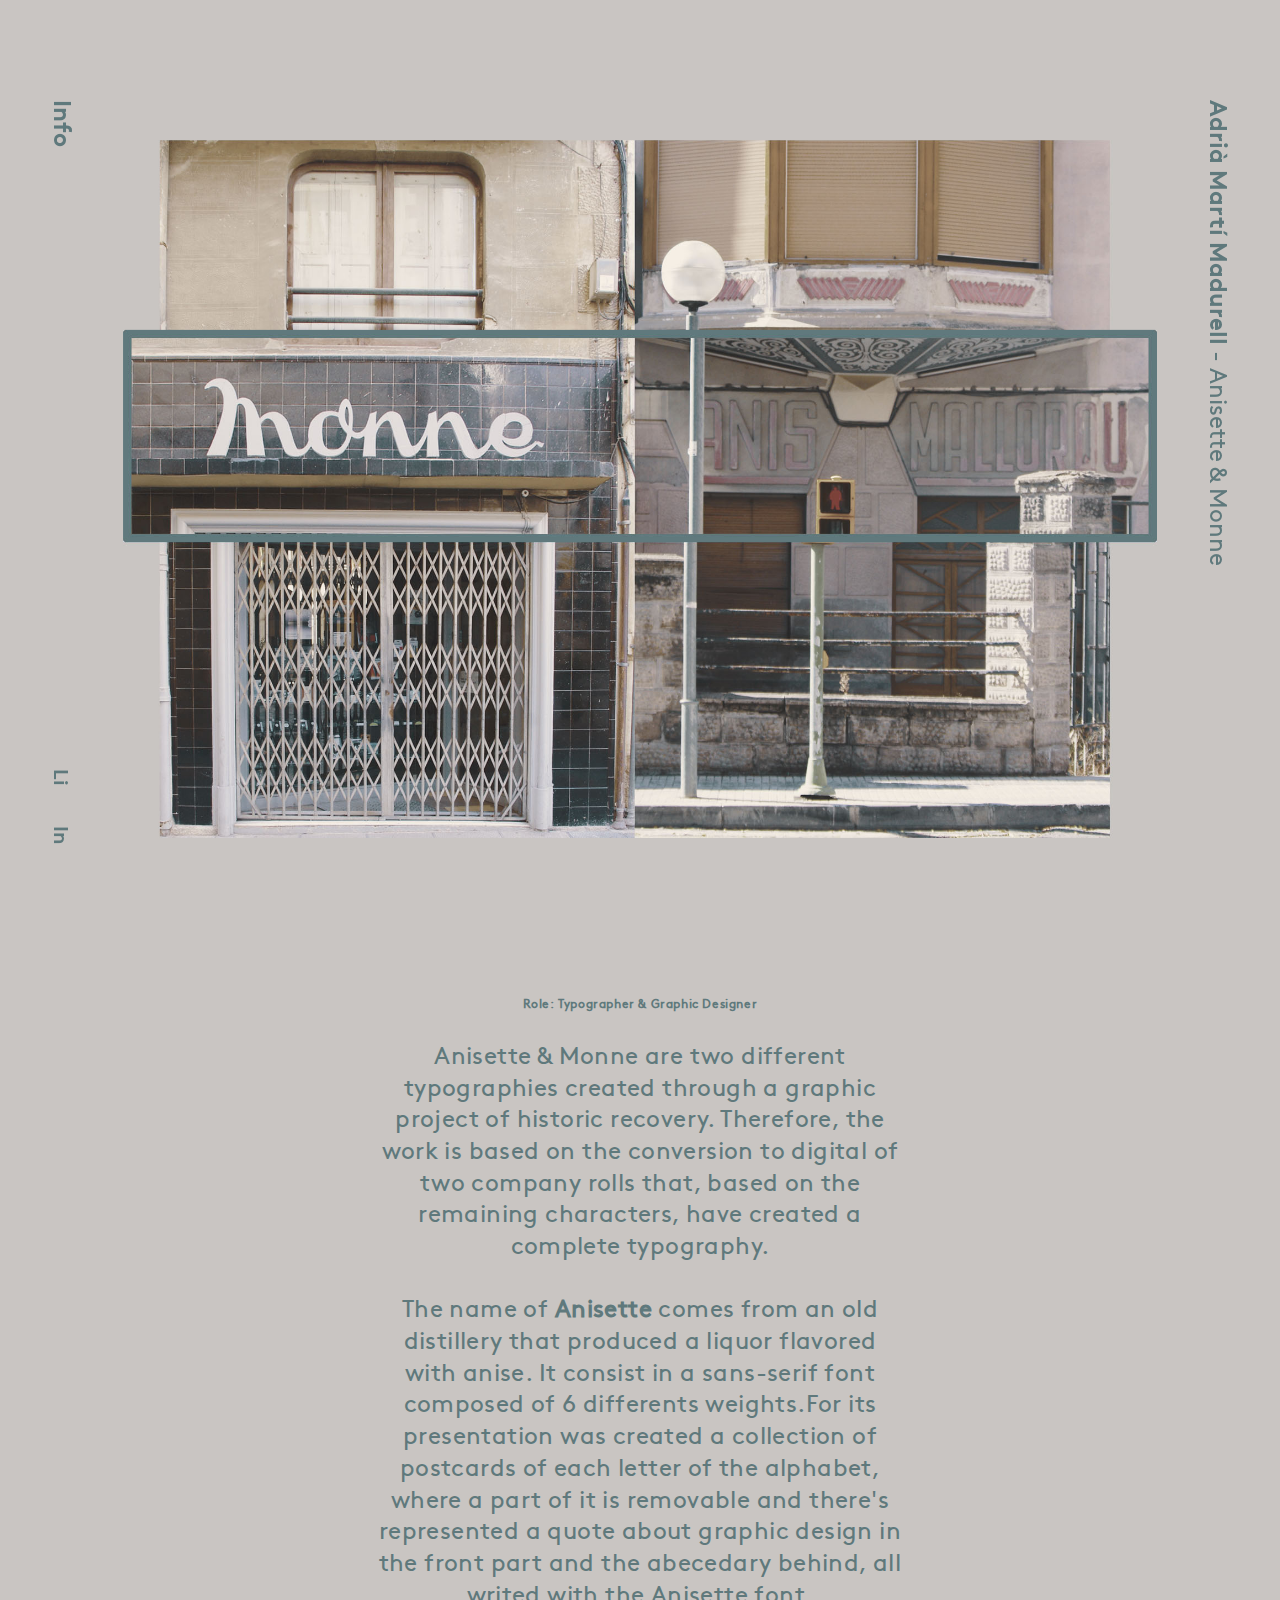
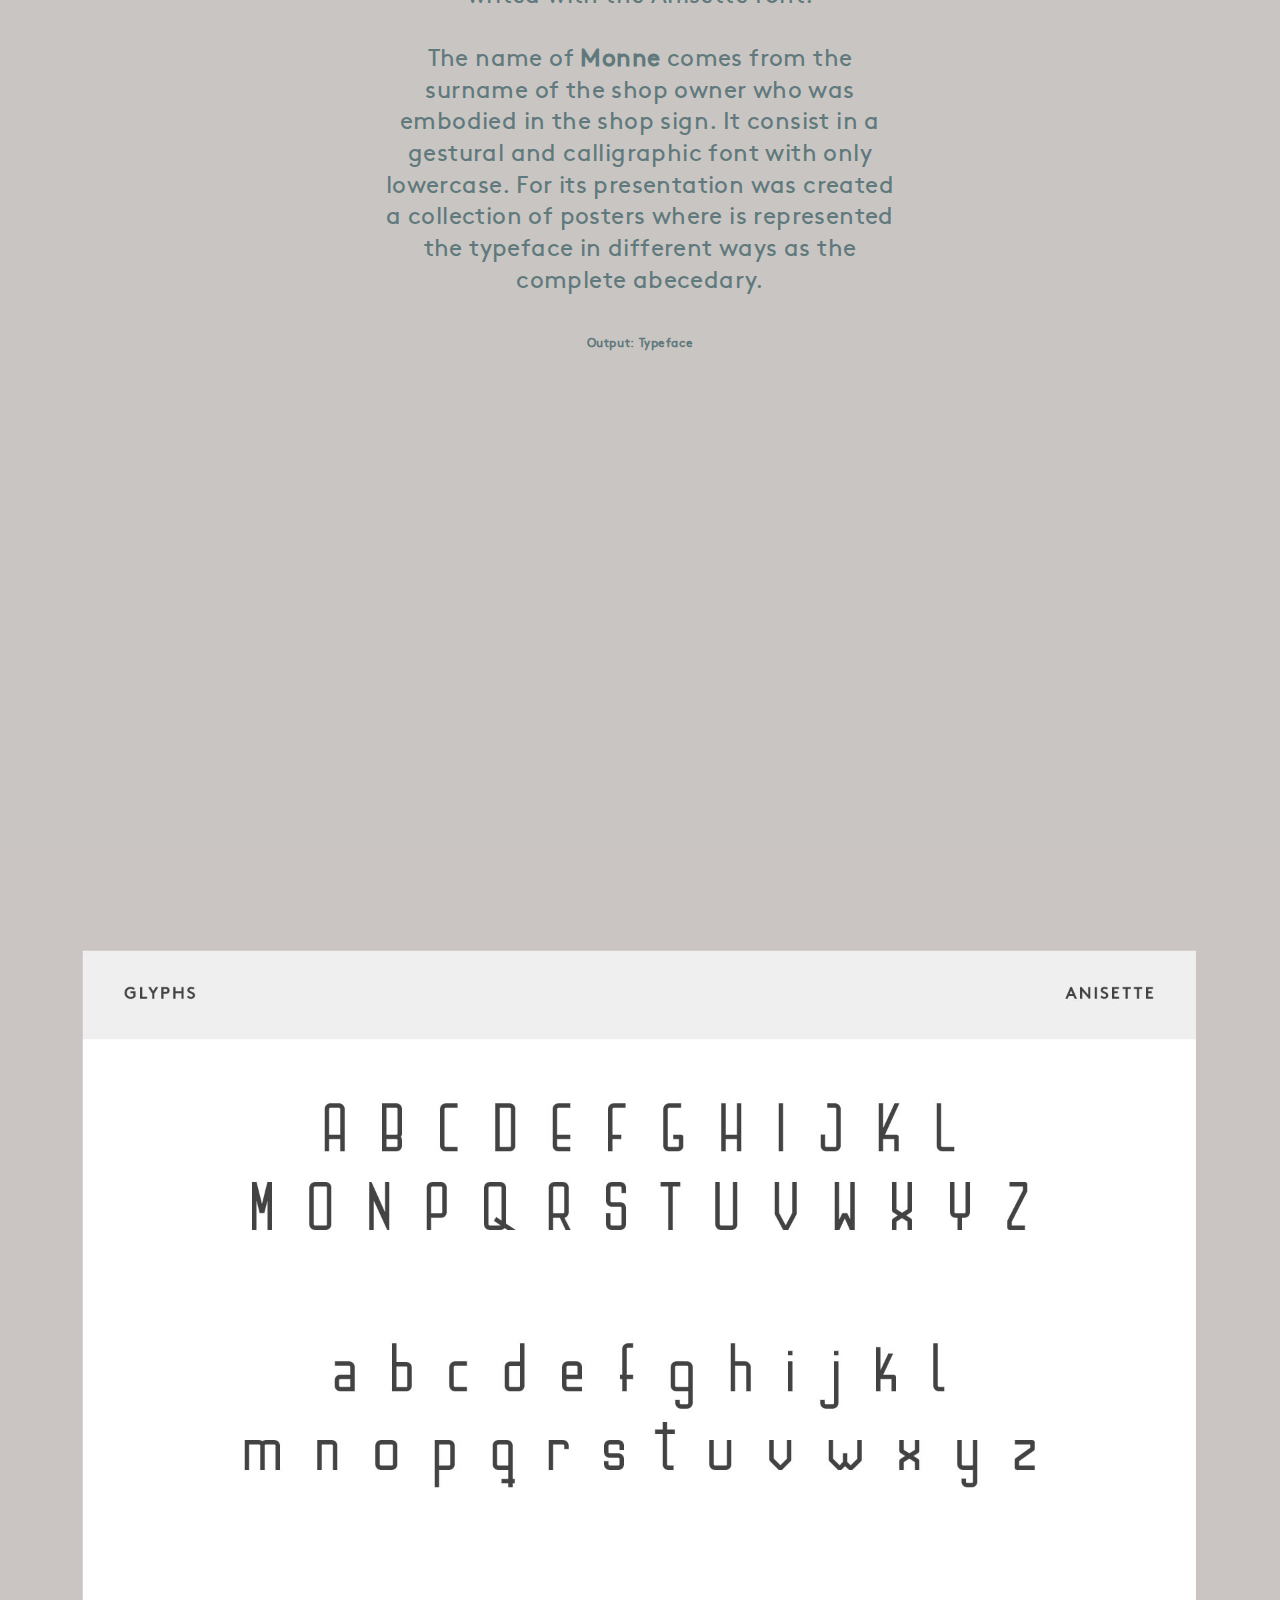
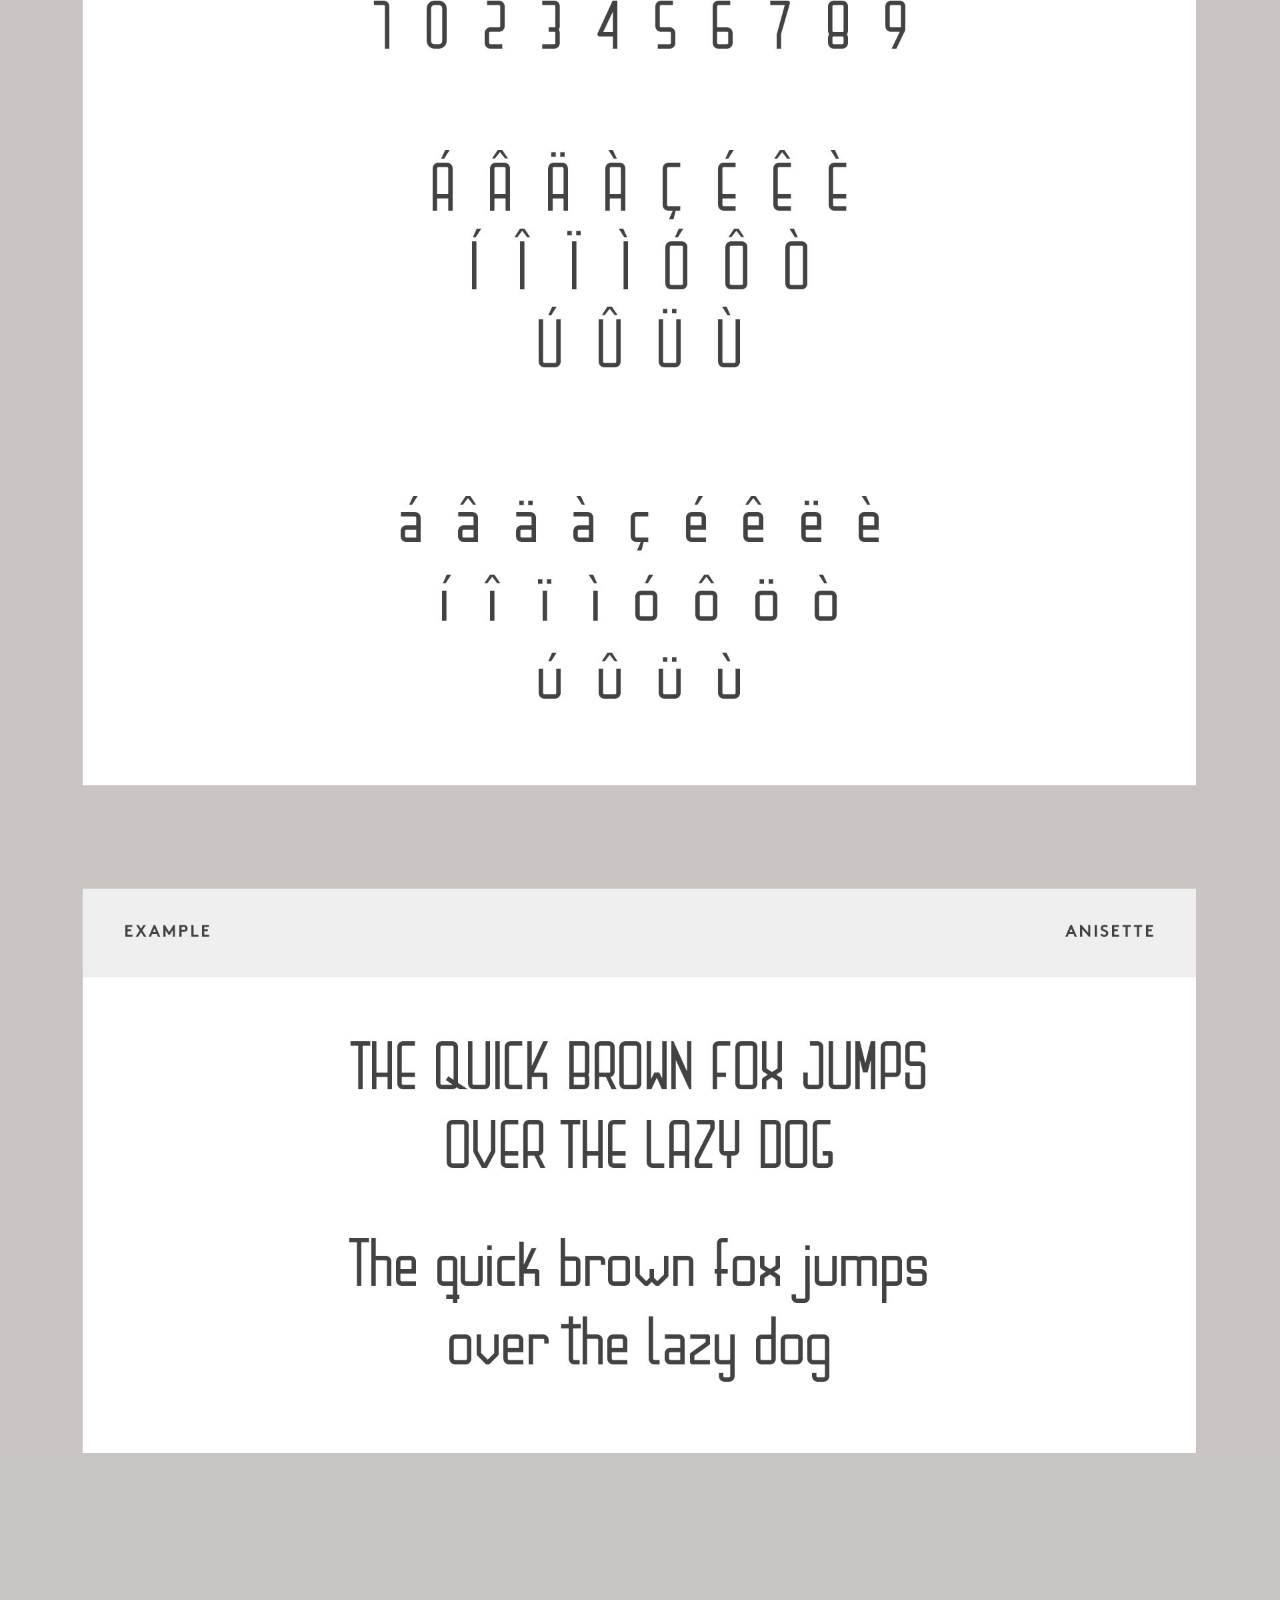
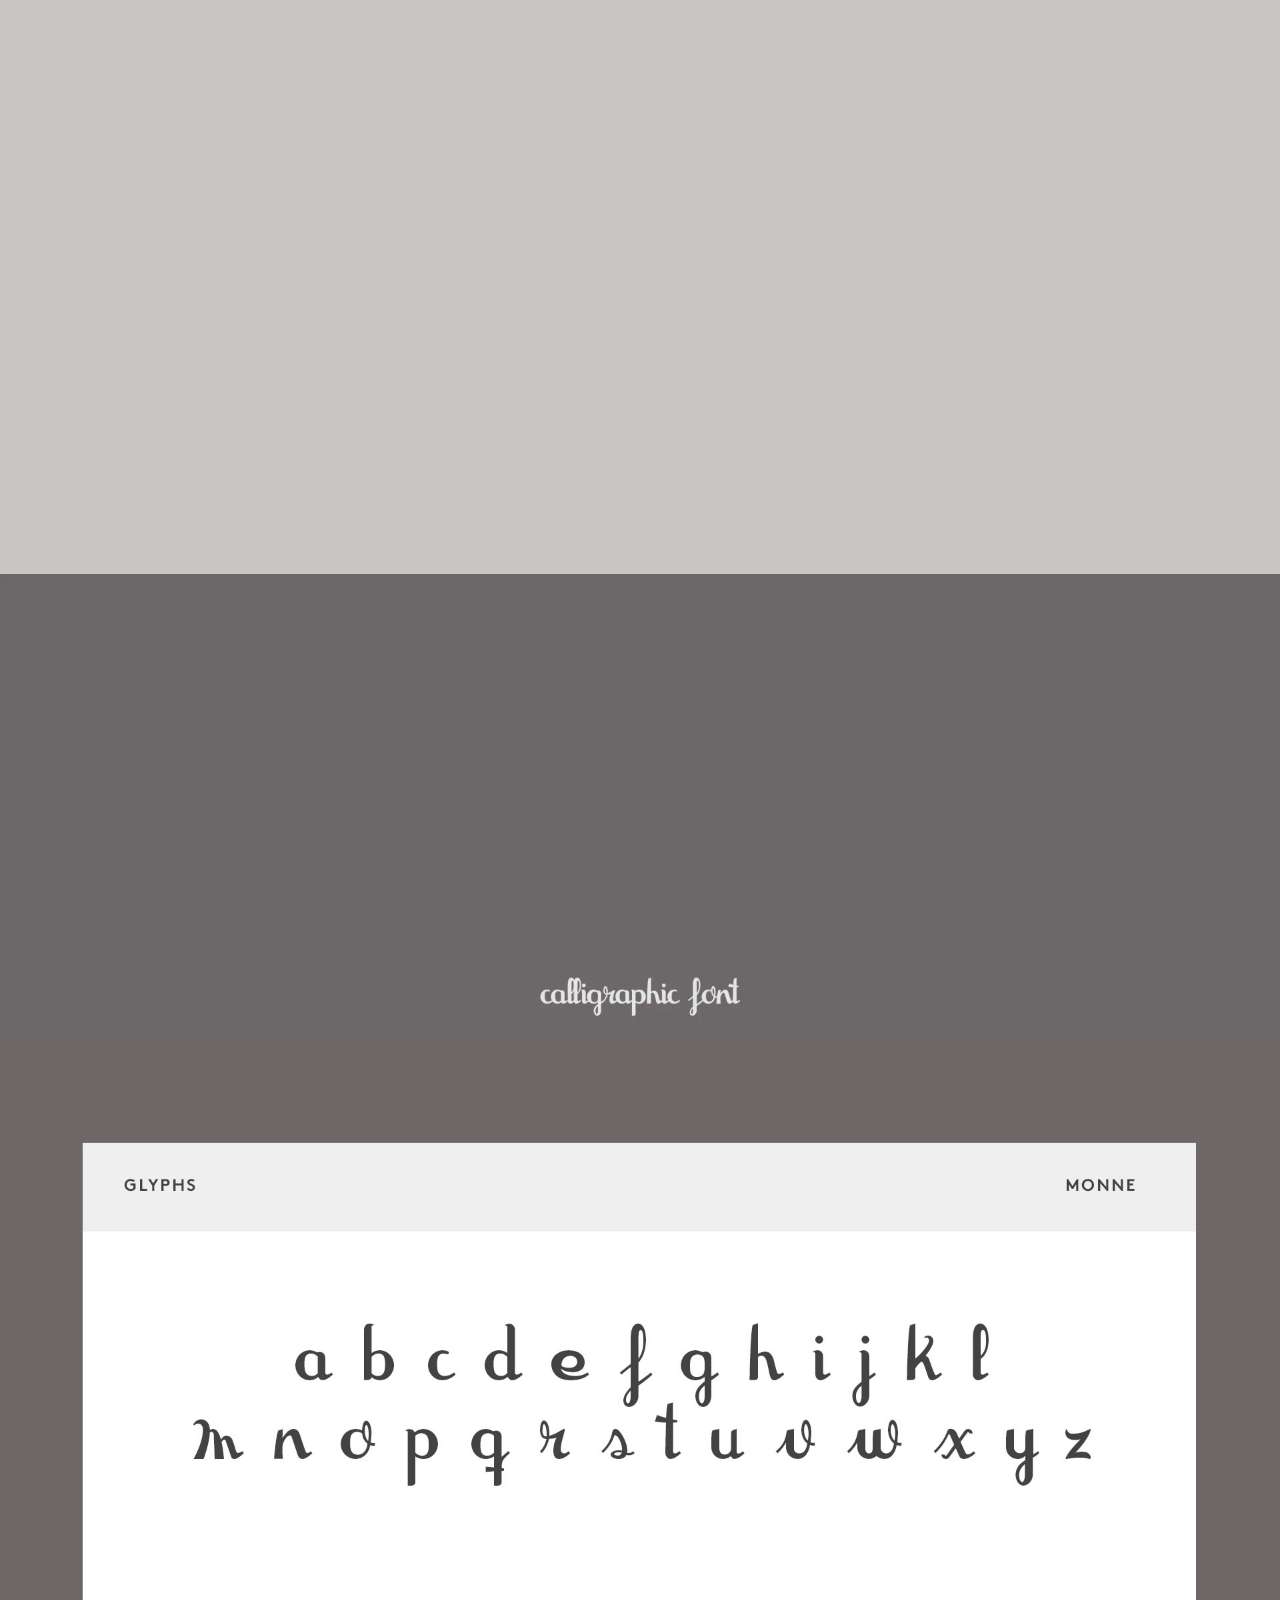
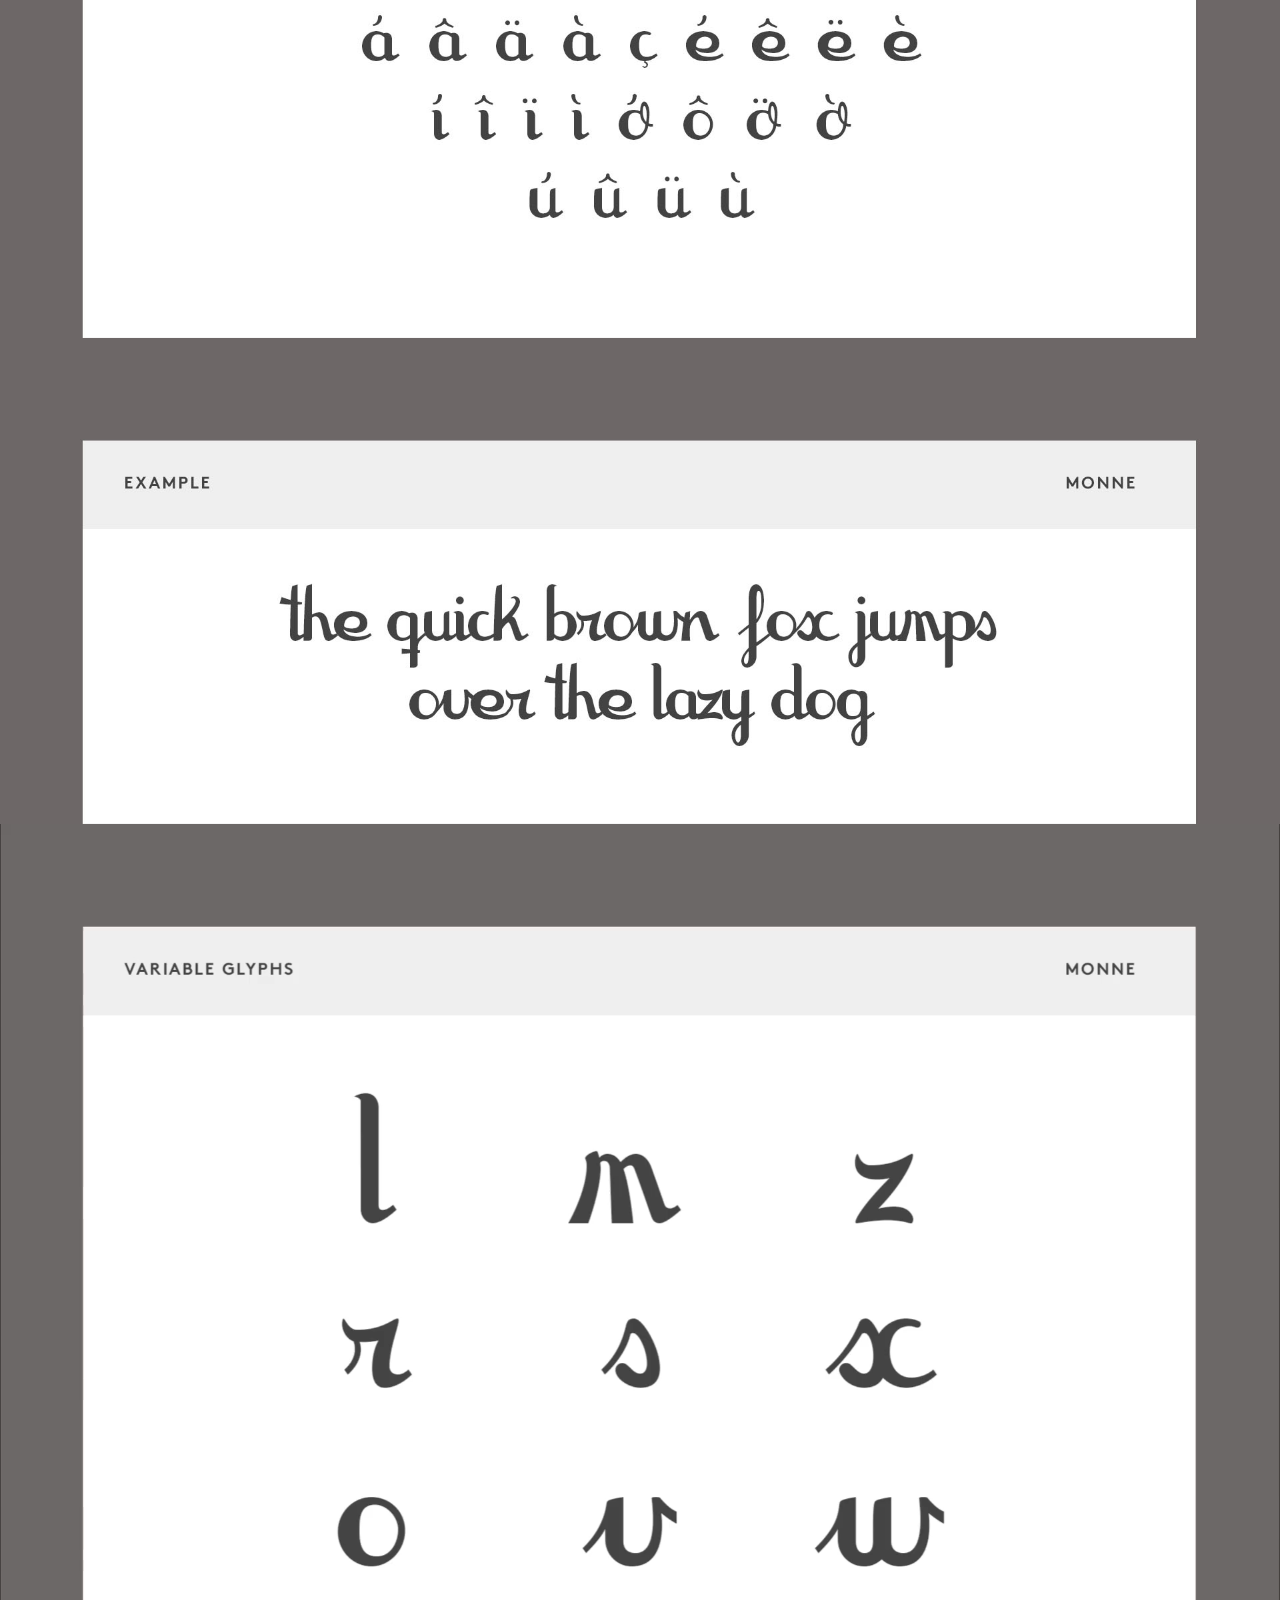
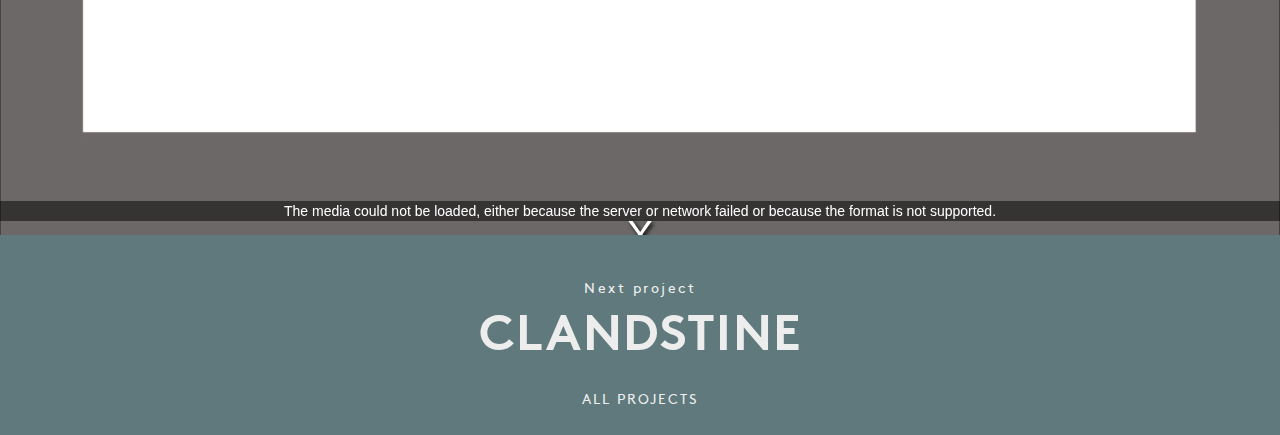
==== commit 1eb0d754: "4k resolution" ====
--- a/anisette-monne.html
+++ b/anisette-monne.html
@@ -185,7 +185,7 @@
 						<div id="featuredimage" class="vc_row wpb_row vc_row-fluid vc_custom_1529935065347">
 								<div class="vc_column-inner ">
 									<div class="vc_single_image-wrapper">
-										<img class="fullimg" src="img/Fonts/02.jpg" class="vc_single_image-img attachment-full" alt=""  sizes="(max-width: 1838px) 100vw, 1838px" />
+										<img class="fullimg" width="100%" src="img/Fonts/02.jpg" class="vc_single_image-img attachment-full" alt=""/>
 									</div>
 								</div>
 						</div>
@@ -206,12 +206,12 @@
 		
 		<div id="container">
 			<video loop="" muted="" autoplay="" width="100%" height="100%" src="img/Fonts/03.mp4" type="video/mp4">Your browser does not support the video tag.</video>
-			<img class="fullimg" src="img/Fonts/04.jpg" class="vc_single_image-img attachment-full" alt=""  sizes="(max-width: 1838px) 100vw, 1838px" />
-			<img class="fullimg" src="img/Fonts/05.jpg" class="vc_single_image-img attachment-full" alt=""  sizes="(max-width: 1838px) 100vw, 1838px" />
+			<img class="fullimg" width="101%"src="img/Fonts/04.jpg" class="vc_single_image-img attachment-full" alt="" />
+			<img class="fullimg" width="101%" src="img/Fonts/05.jpg" class="vc_single_image-img attachment-full" alt="" />
 			<video loop="" muted="" autoplay="" width="100%" height="100%" src="img/Fonts/06.mp4" type="video/mp4">Your browser does not support the video tag.</video>
 			<video loop="" muted="" autoplay="" width="100%" height="100%" src="img/Fonts/07.mp4" type="video/mp4" style="display: block">Your browser does not support the video tag.</video>
-			<img class="fullimg" src="img/Fonts/08.jpg" class="vc_single_image-img attachment-full" alt=""  sizes="(max-width: 1838px) 100vw, 1838px" />
-			<img class="fullimg" src="img/Fonts/09.jpg" class="vc_single_image-img attachment-full" alt=""  sizes="(max-width: 1838px) 100vw, 1838px" />
+			<img class="fullimg" width="101%" src="img/Fonts/08.jpg" class="vc_single_image-img attachment-full" alt="" />
+			<img class="fullimg" width="101%" src="img/Fonts/09.jpg" class="vc_single_image-img attachment-full" alt="" />
 			<video loop="" muted="" autoplay="" width="100%" height="100%" src="img/Fonts/10.mp4" type="video/mp4" style="display: block">Your browser does not support the video tag.</video>
 			<video class="video-js vjs-default-skin vjs-big-play-centered" controls preload="auto" playsinline data-setup='{"fluid": true}' src="img/Fonts/Presentation.mp4" type="video/mp4">Your browser does not support the video tag.</video>
 		</div>
@@ -222,7 +222,7 @@
 			<!---------------------------------------------->
 			
 	<div class="edgtf-related-posts-work" style="background-color: #5F797C!important;">
-		<a rel="next" href="wwf.html" title="WWF" class="related-post-link">Next project<h4 style= text-transform:uppercase>WWF</h4></a>
+		<a rel="next" href="clandstine.html" title="Clandstine" class="related-post-link">Next project<h4 style= text-transform:uppercase>Clandstine</h4></a>
 		<div class="related-all-projects"><a href="/"><h5>All projects</h5></a></div>
 	</div>
 </div>
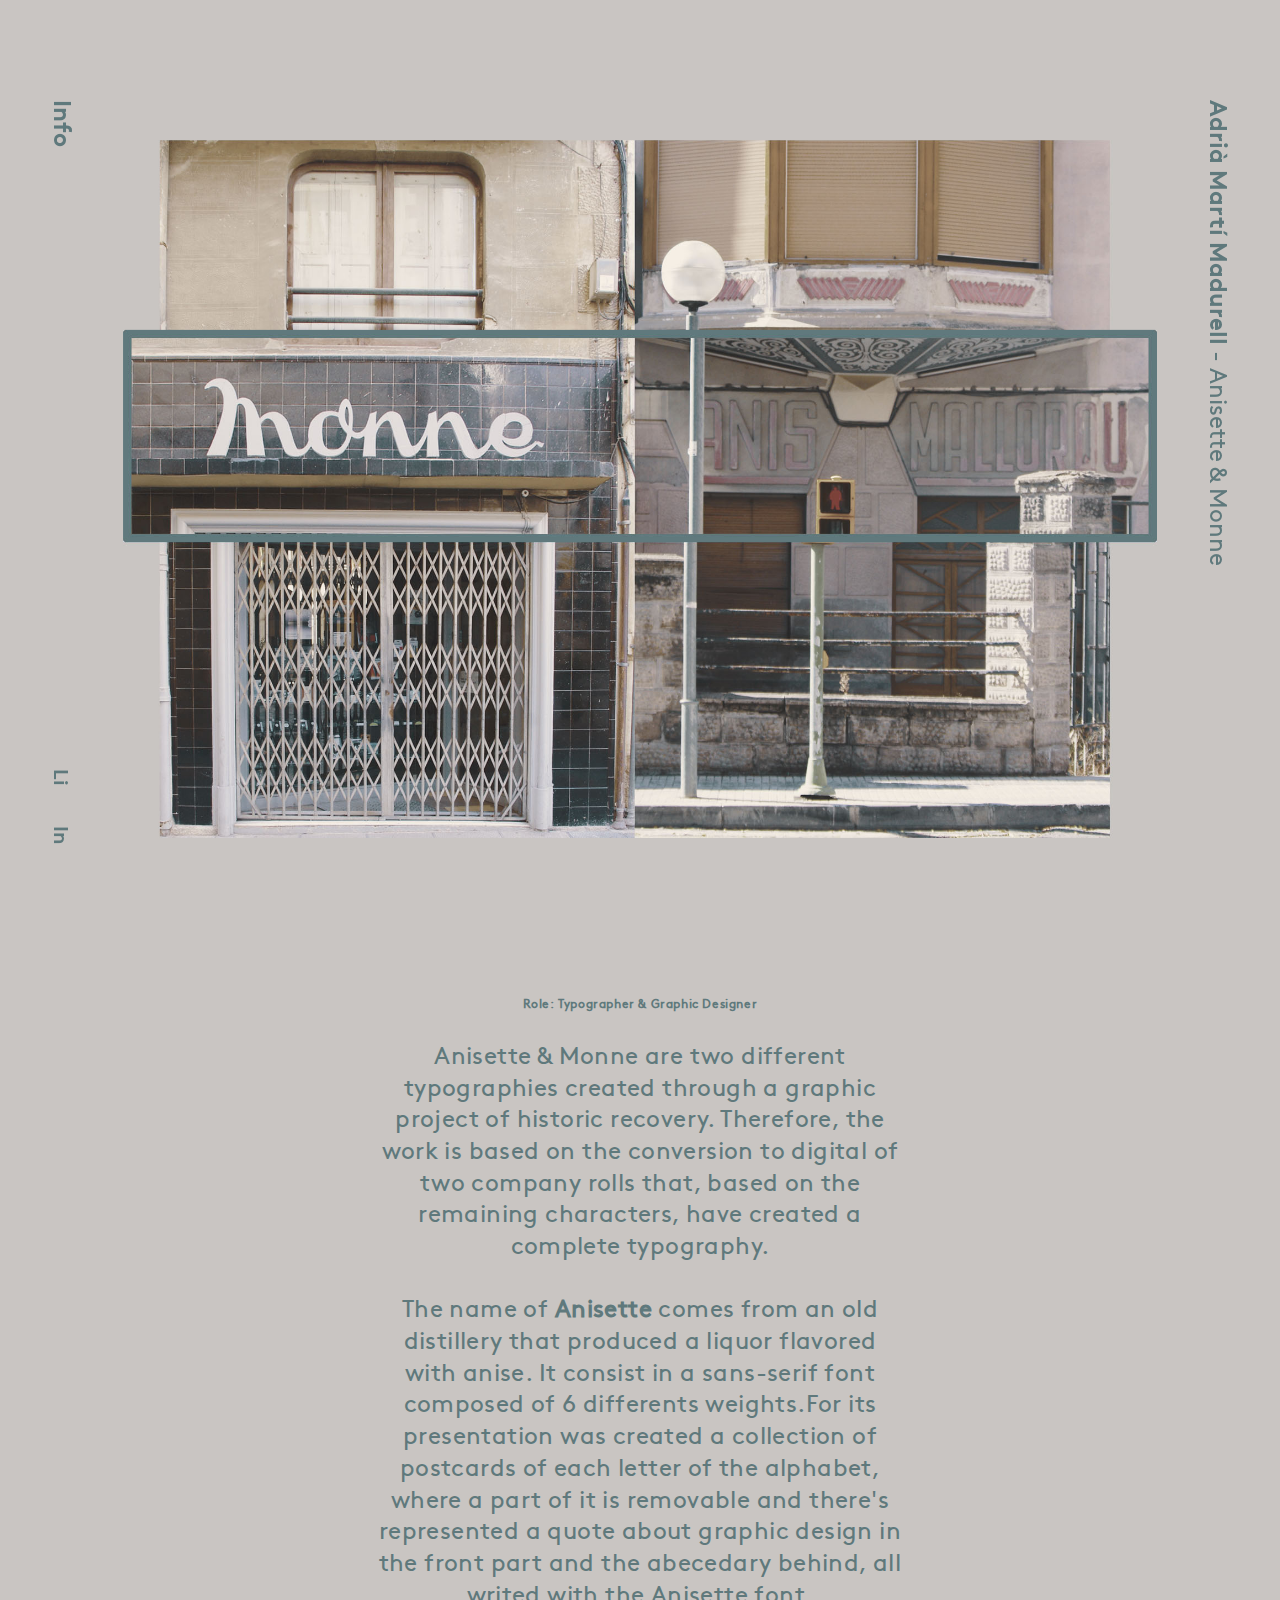
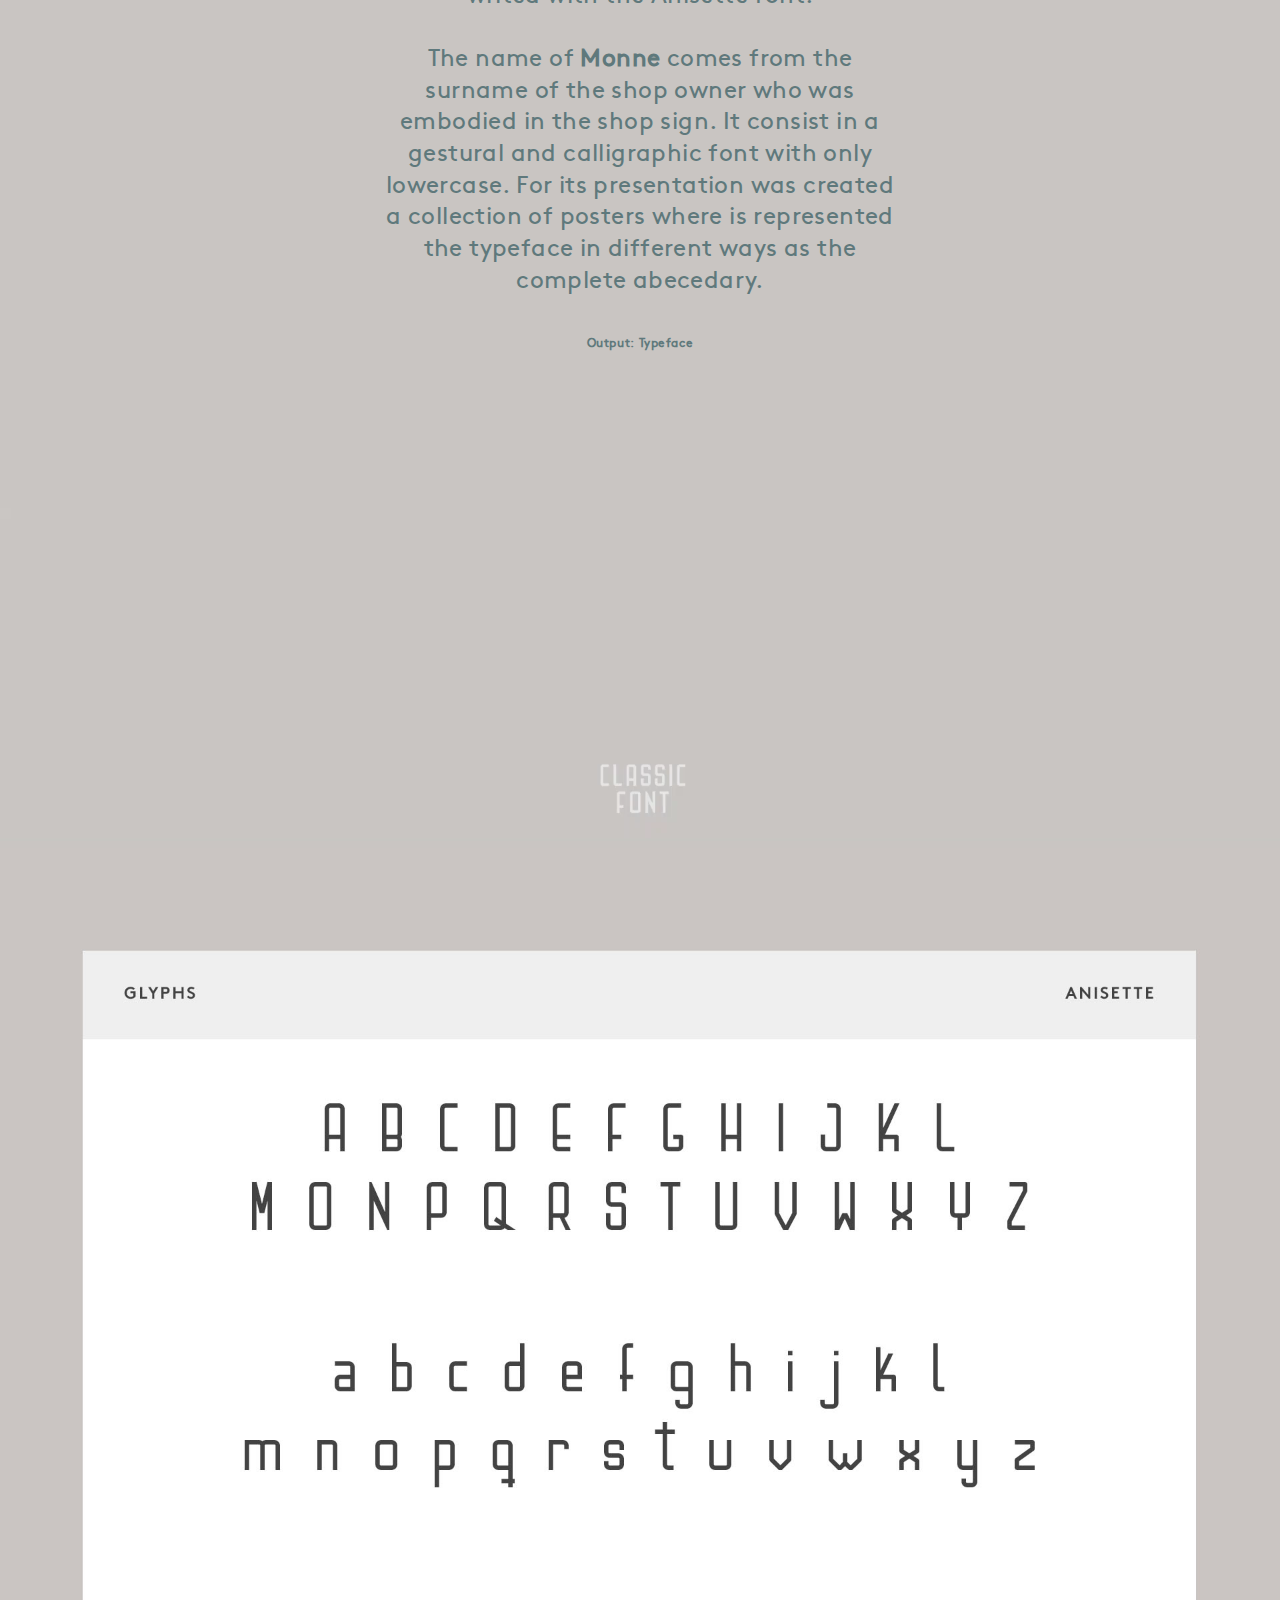
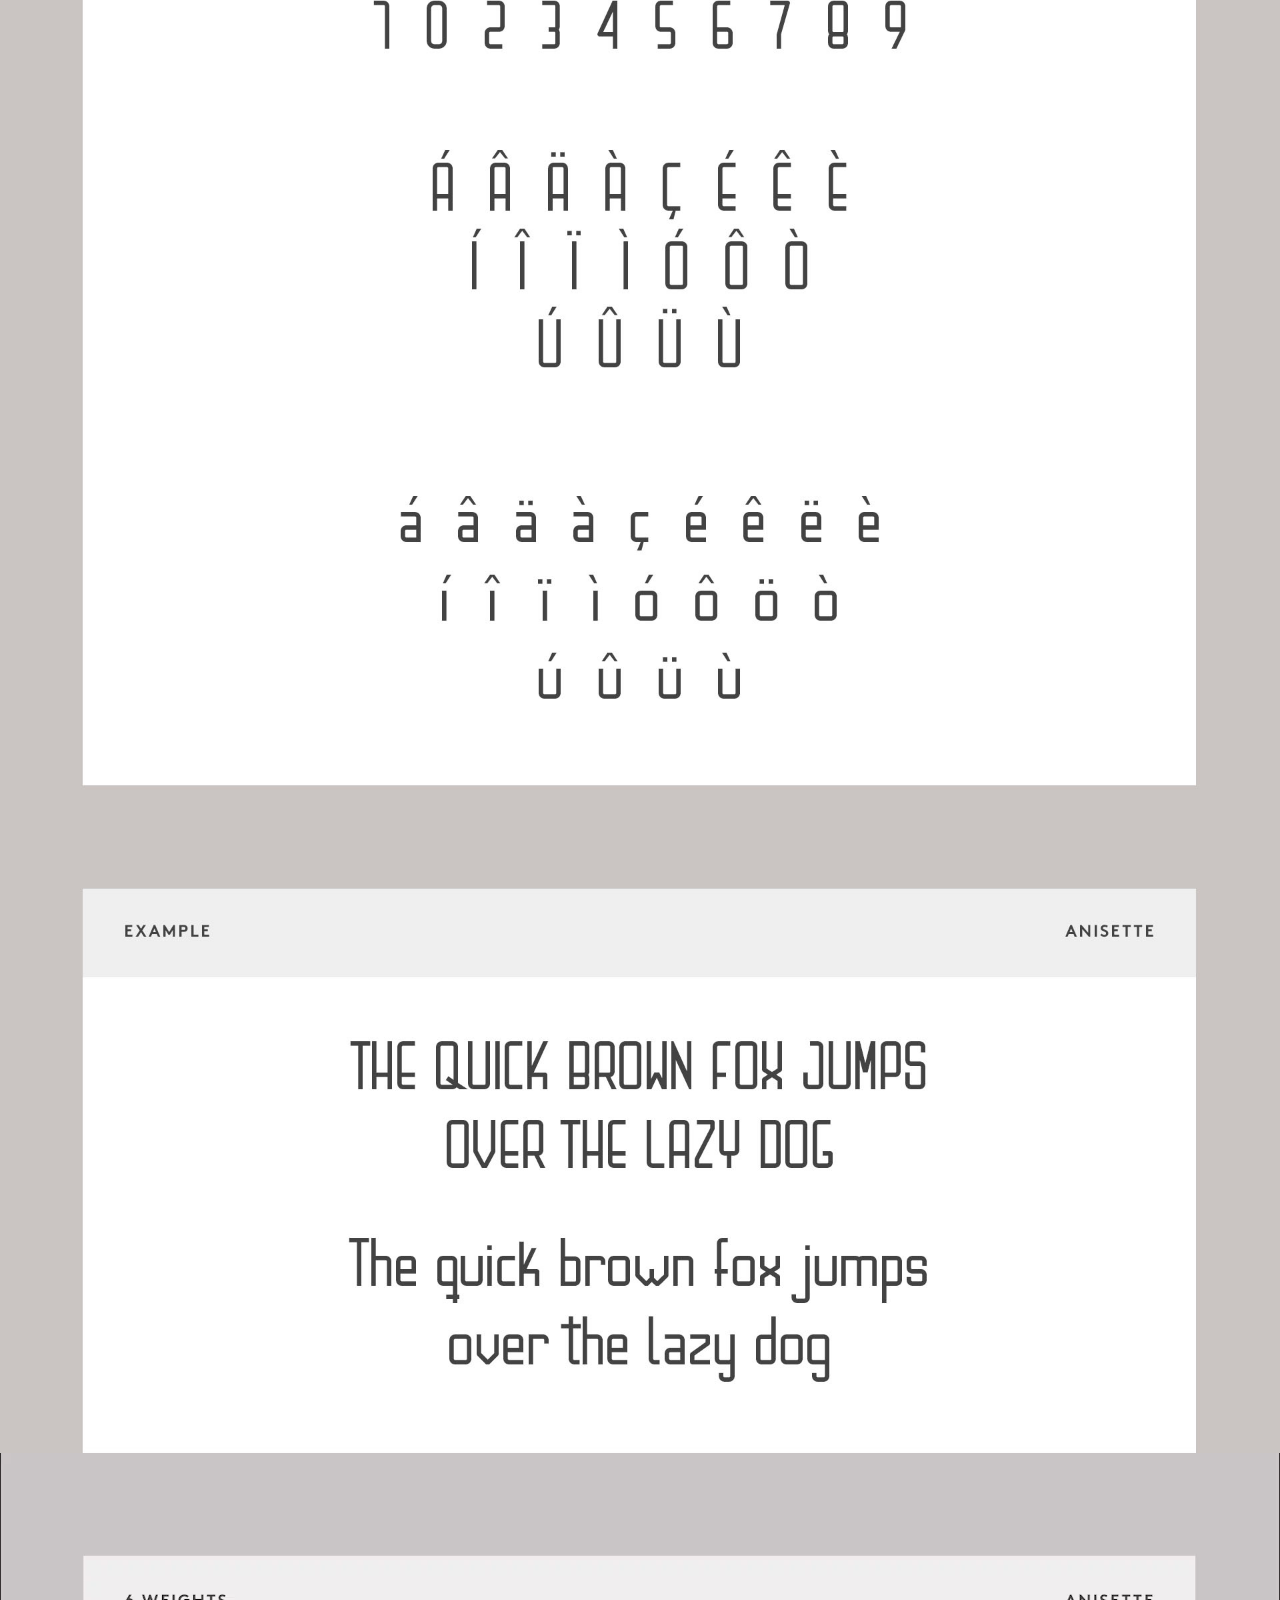
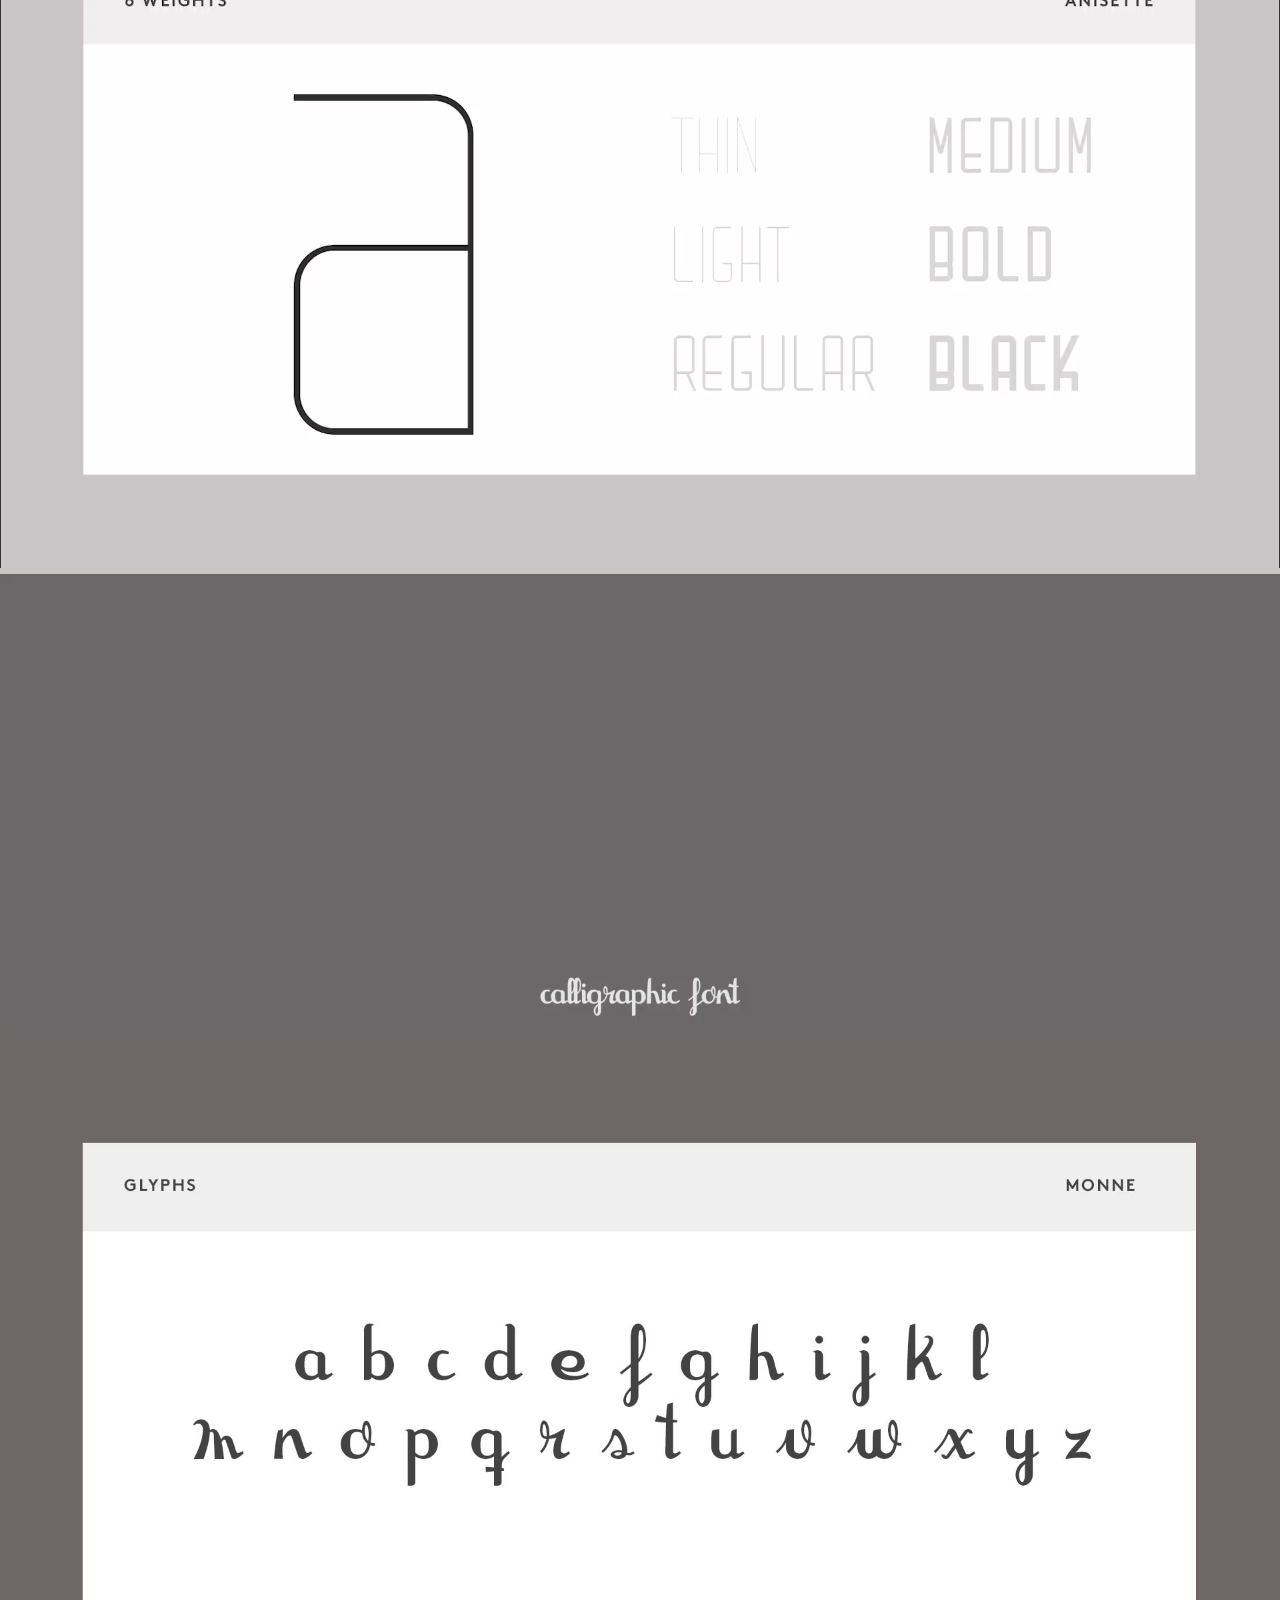
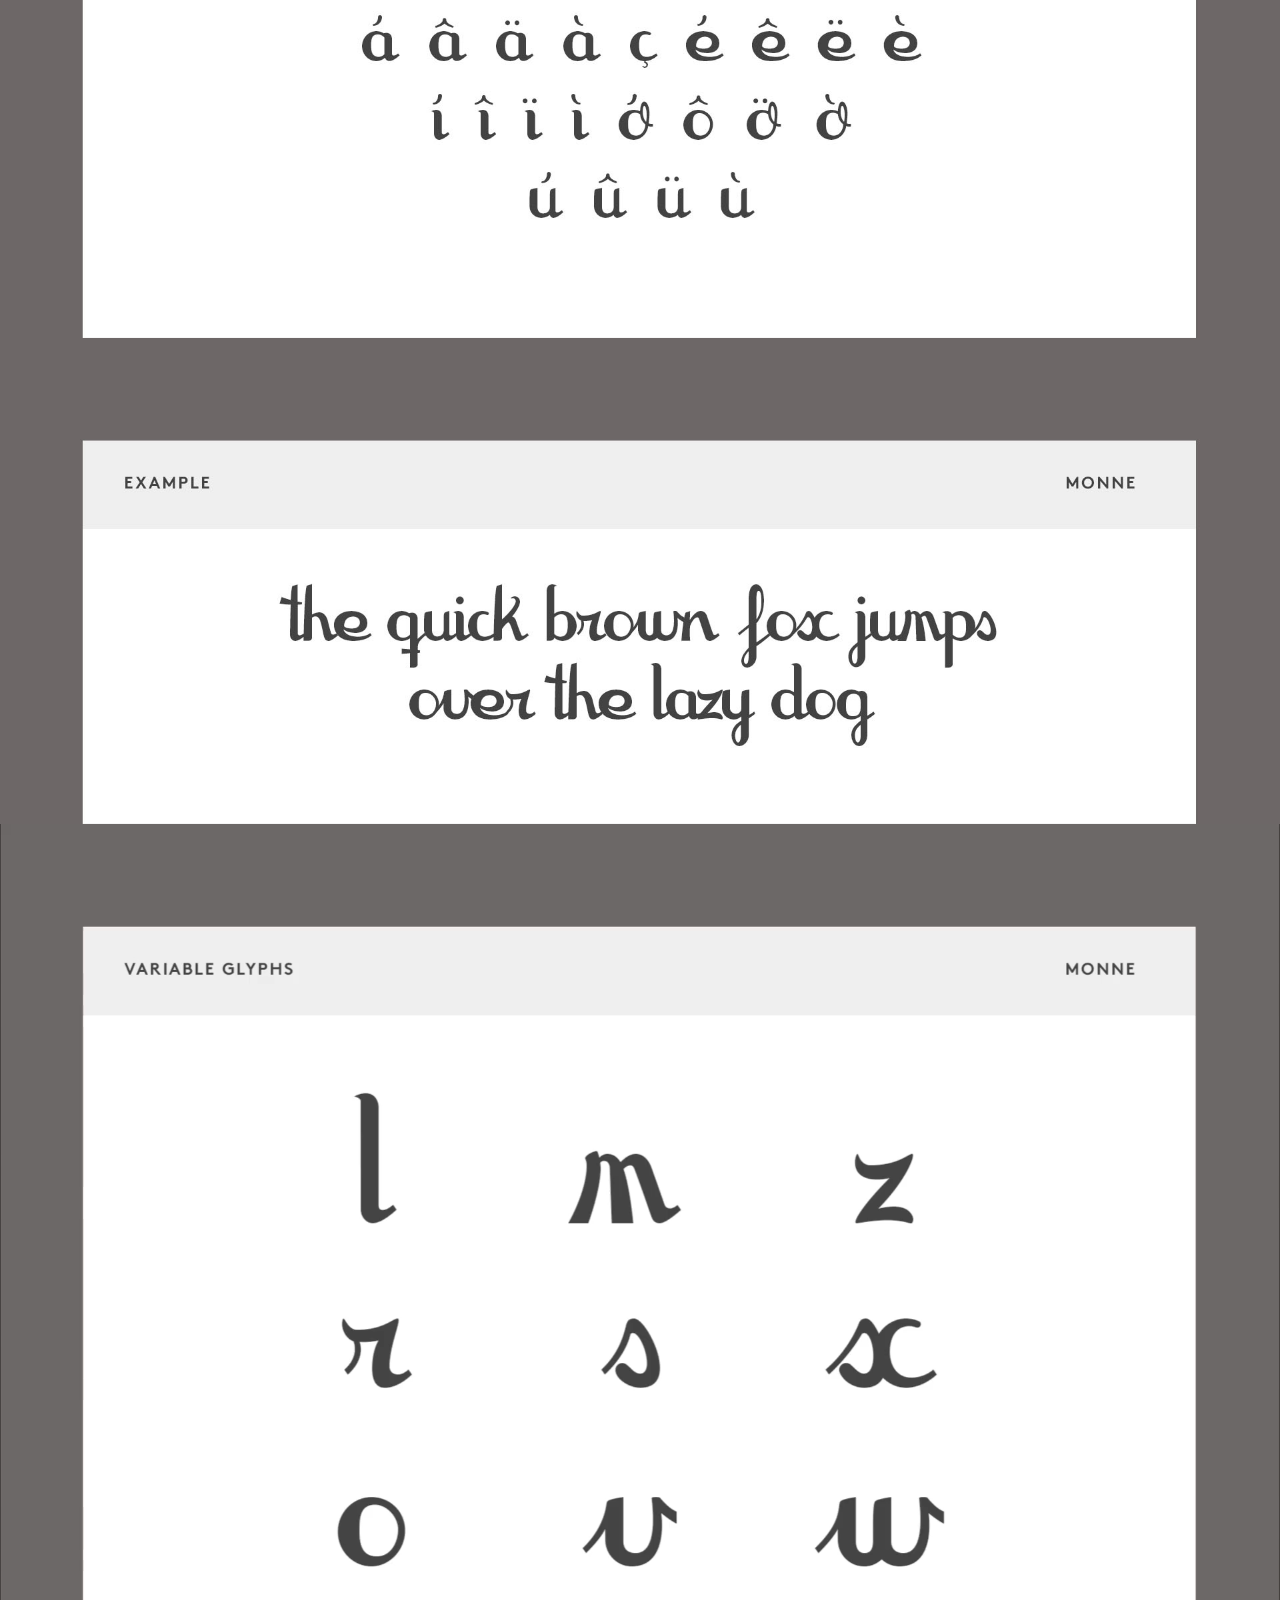
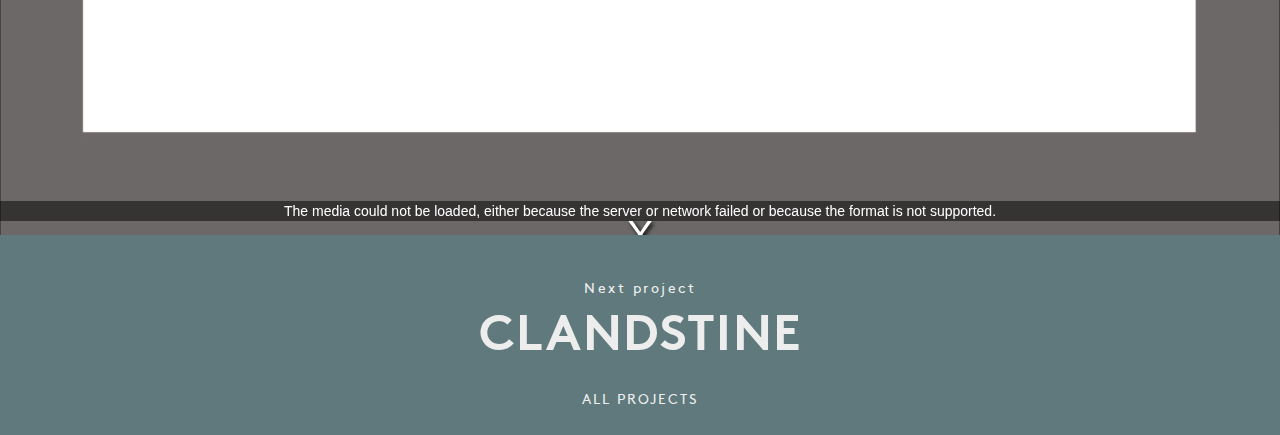
==== commit bf649bfd: "06/10/19" ====
--- a/anisette-monne.html
+++ b/anisette-monne.html
@@ -83,7 +83,7 @@
 
 						<div class="wpb_text_column wpb_content_element" >
 							<div class="wpb_wrapper">
-								<h2 style="text-align: center;">I&#8217;m <a href="CV.pdf" style="color:#5F797C"; >Adrià Martí Madurell</a>, a design lead based in Barcelona focusing on Art direction and Graphic Design.</p>
+								<h2 style="text-align: center;">I&#8217;m <a href="CV.pdf" style="color:#5F797C"; >Adrià Martí Madurell</a>, a design lead based in Barcelona focusing on Art direction with apptitudes in Multimedia.</p>
 
 								<h2 style="text-align: center;">I&#8217;ve helped brands to create clear, meaningful and memorable expressions of their brand working from it's Brand Identity to Digital and Video experiencies.</p>
 
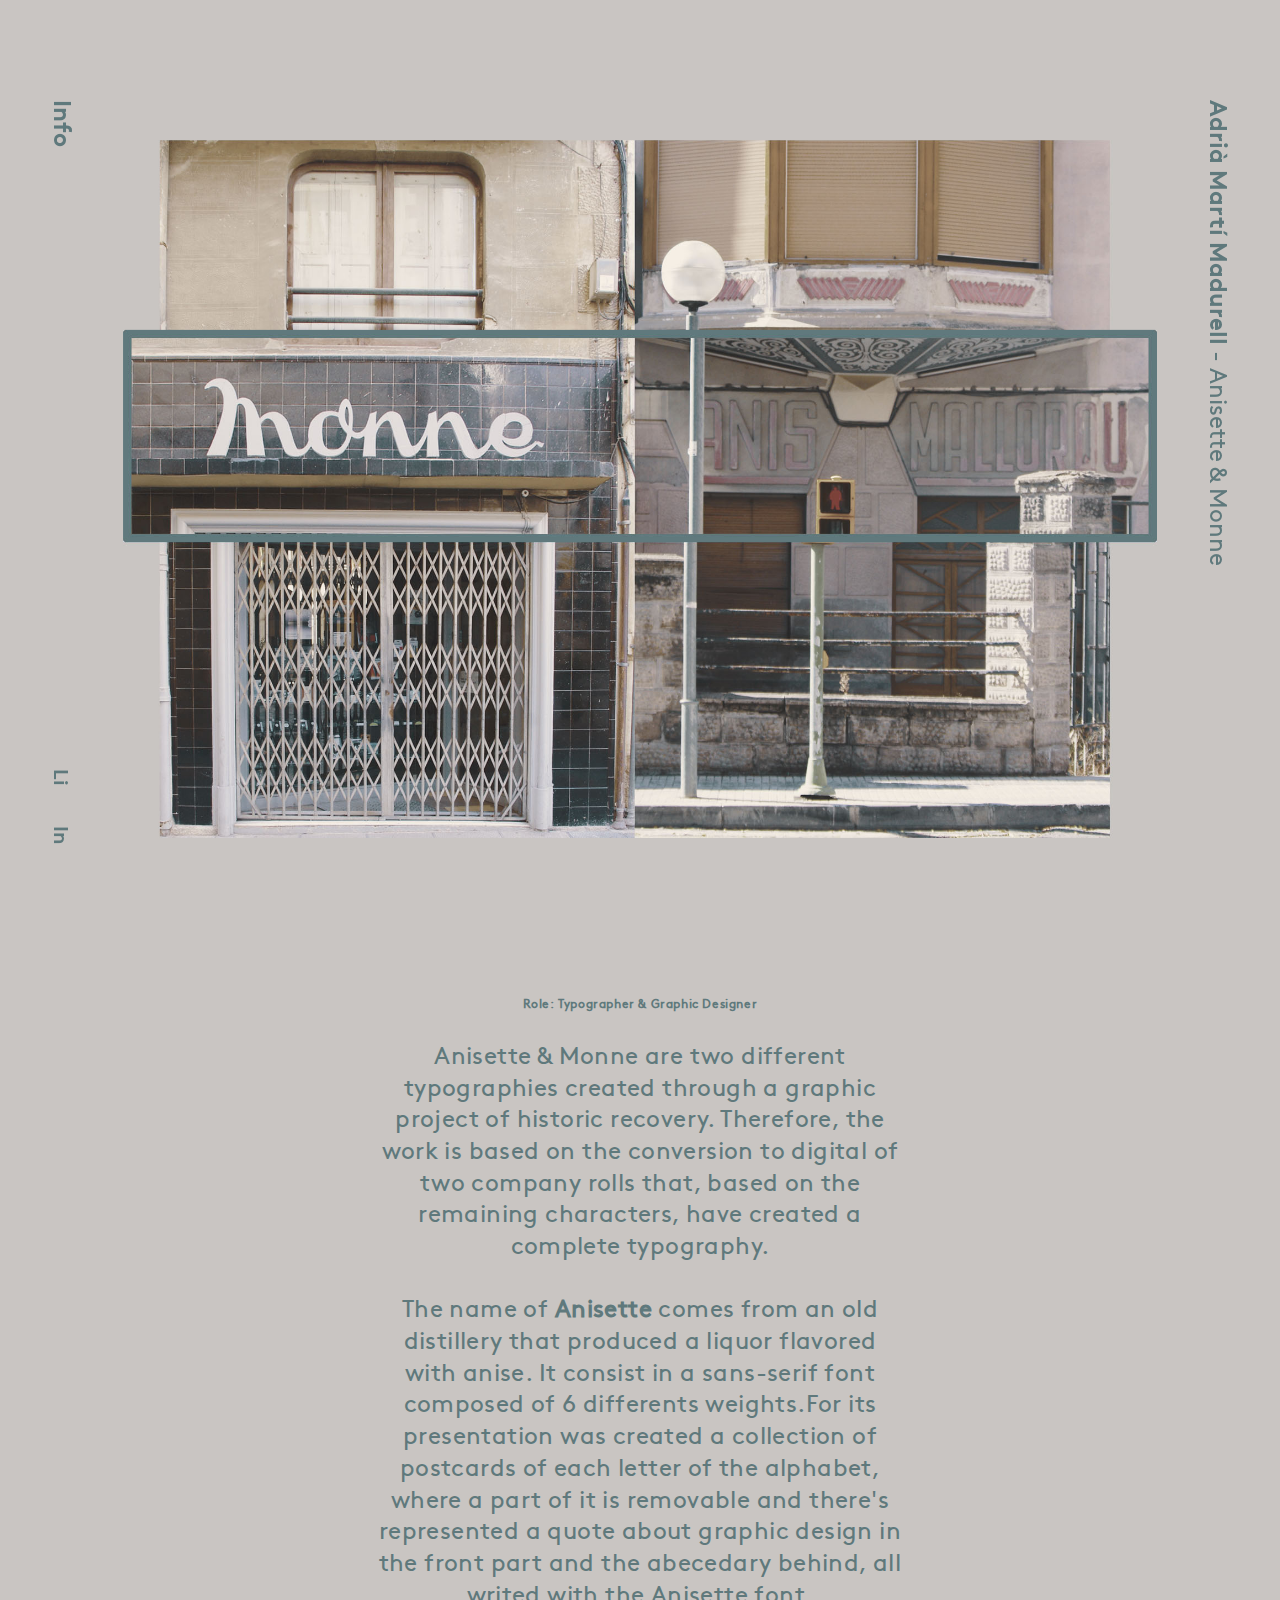
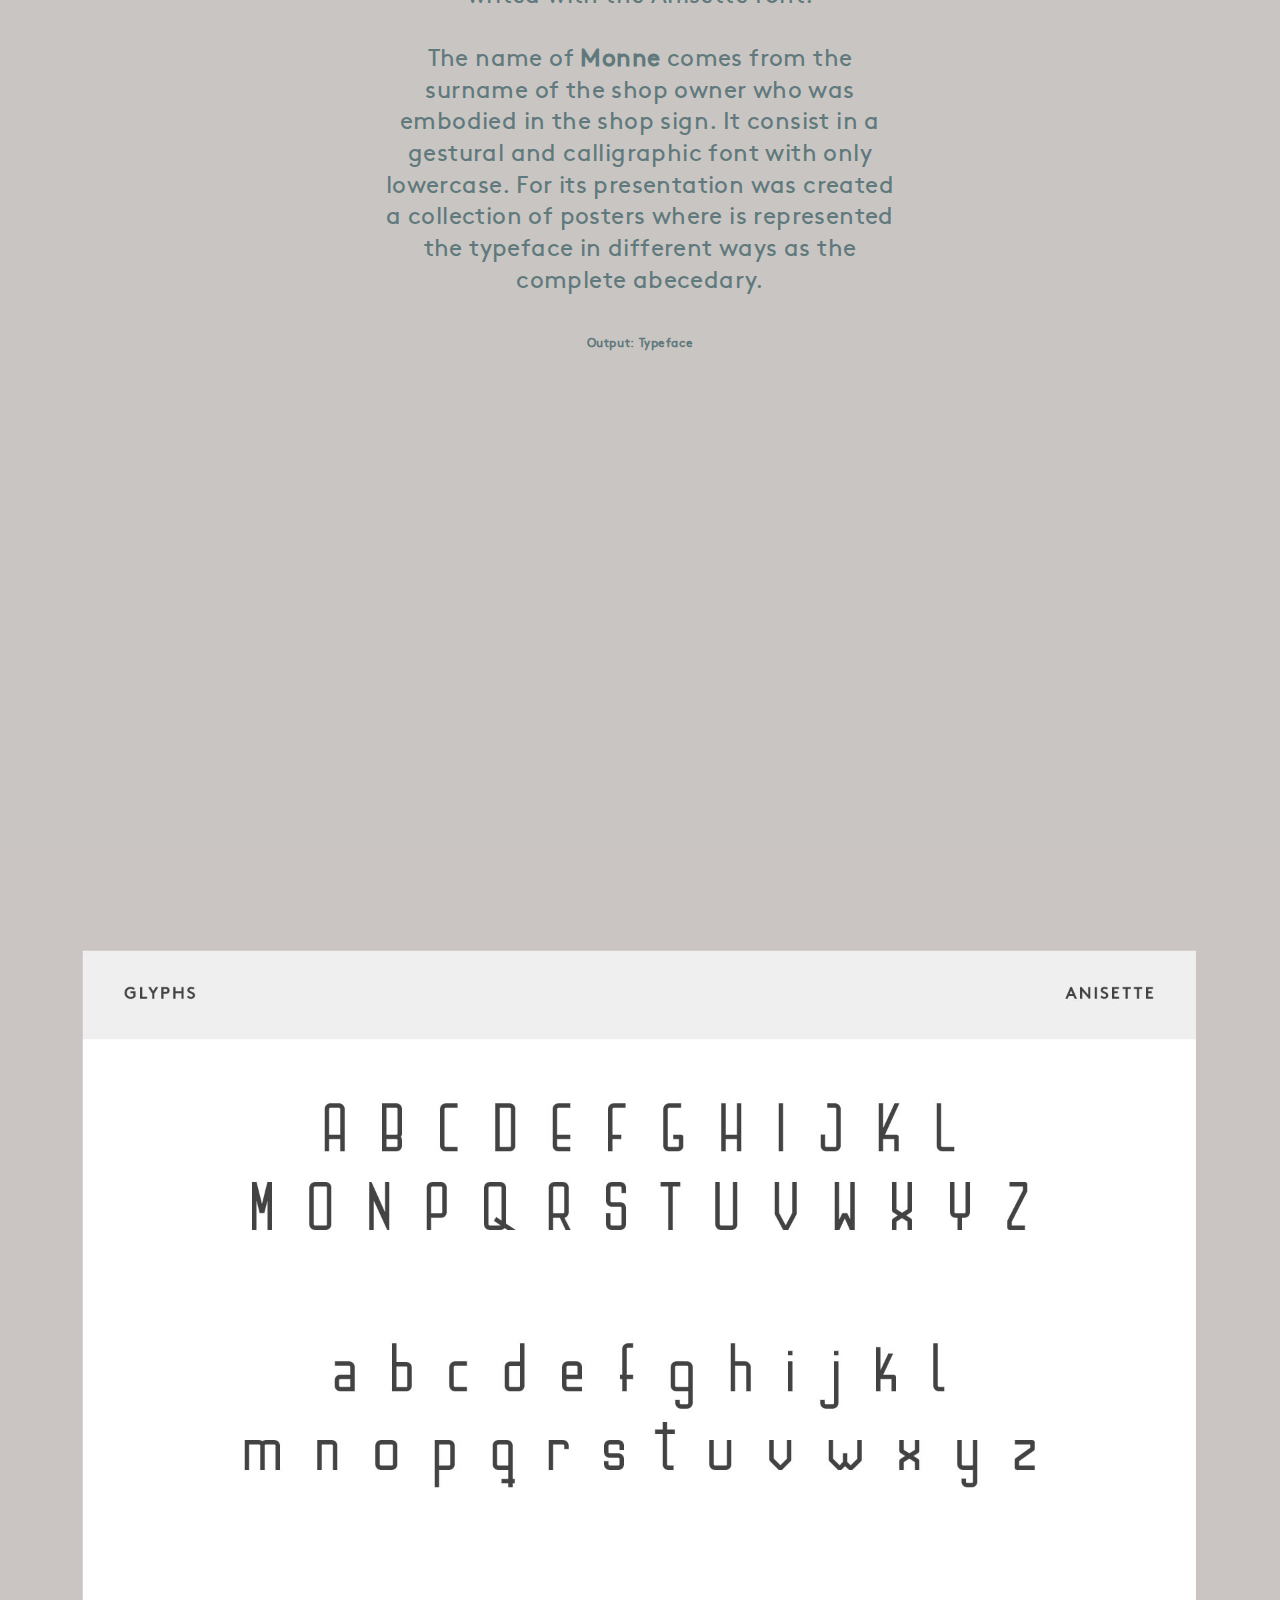
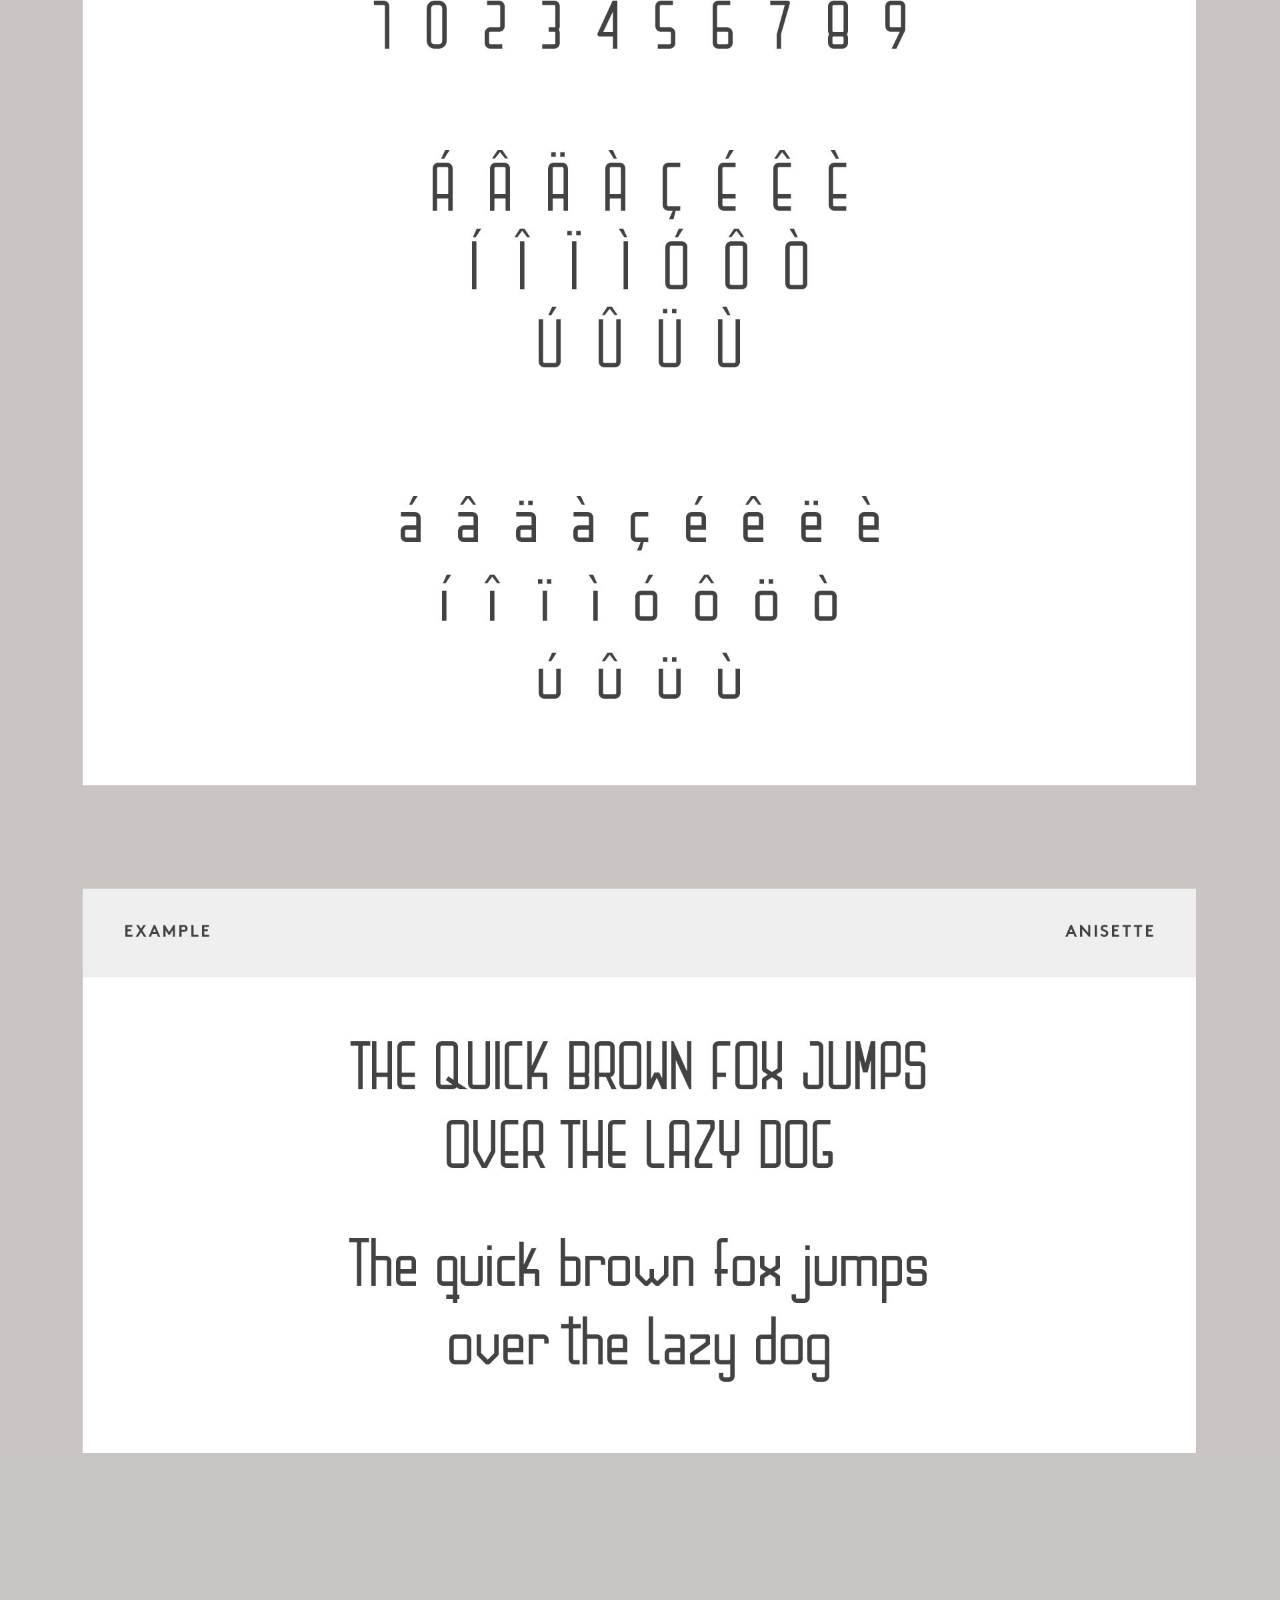
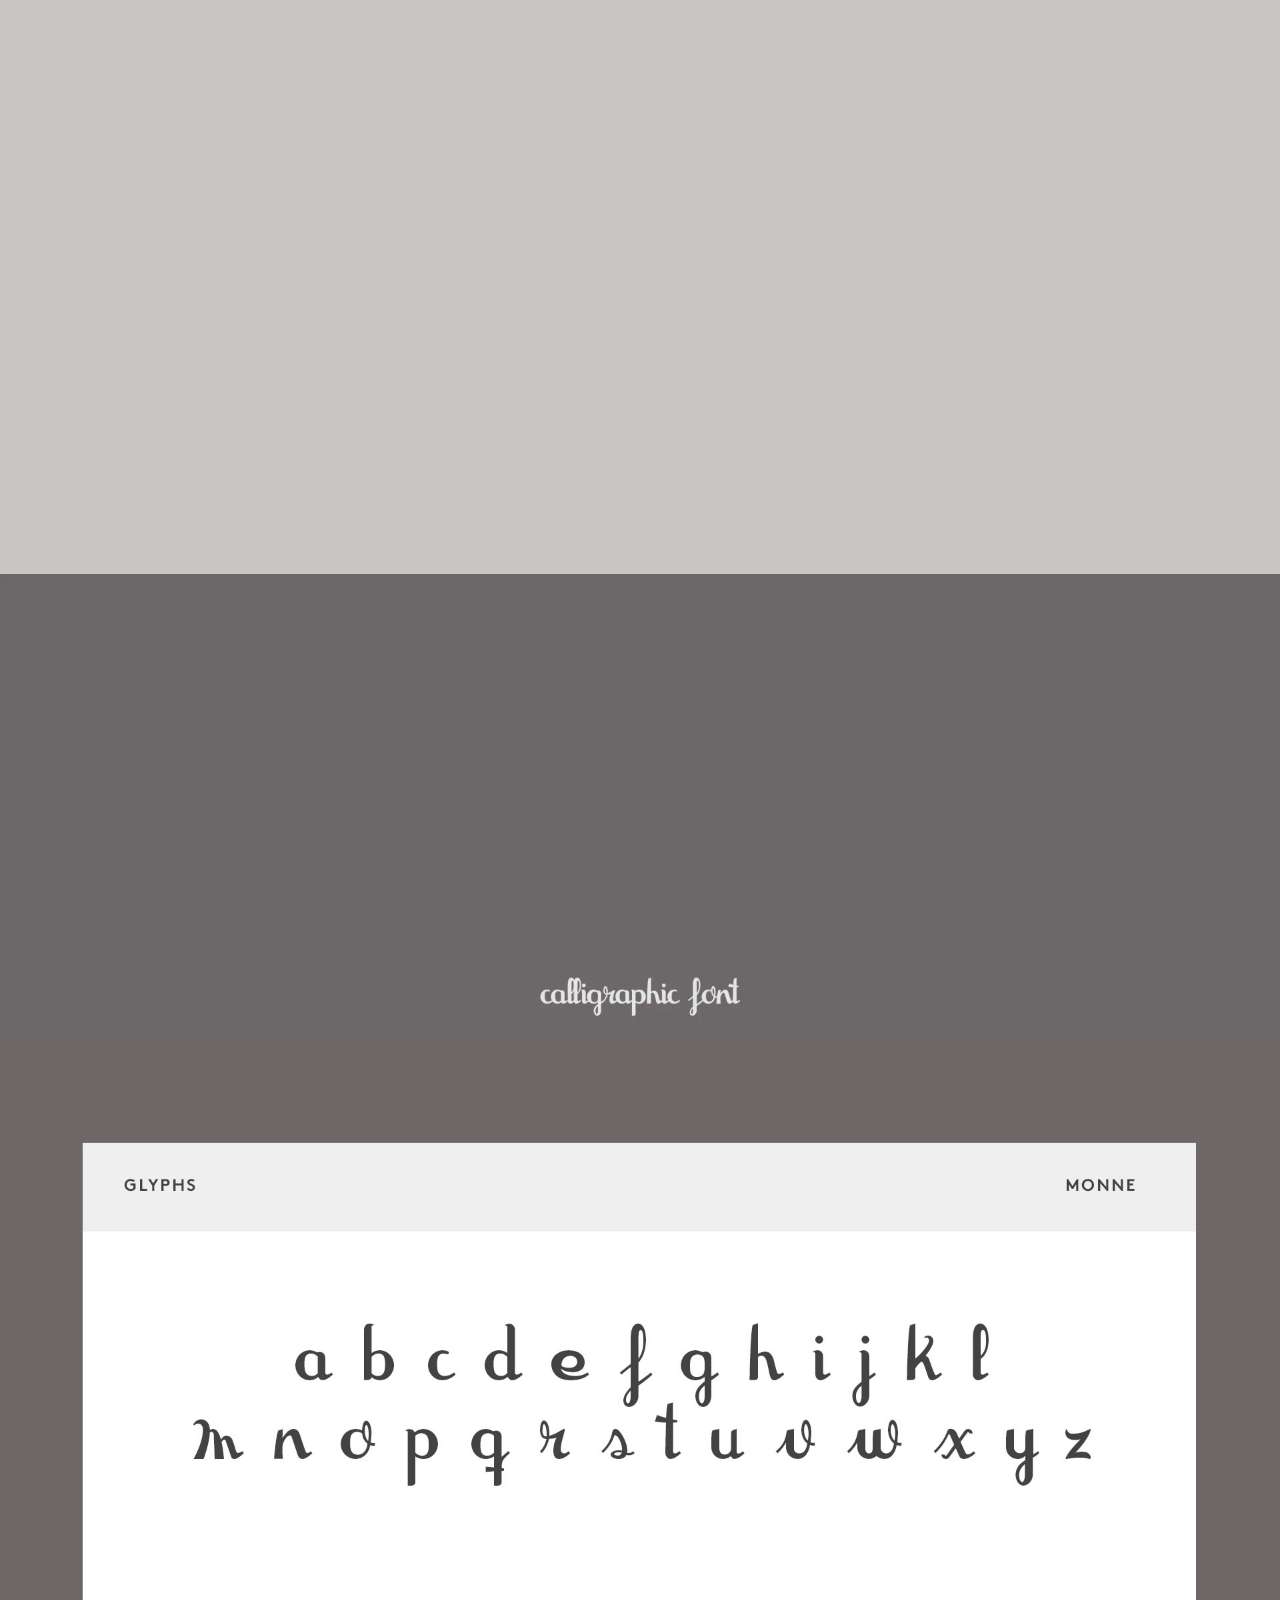
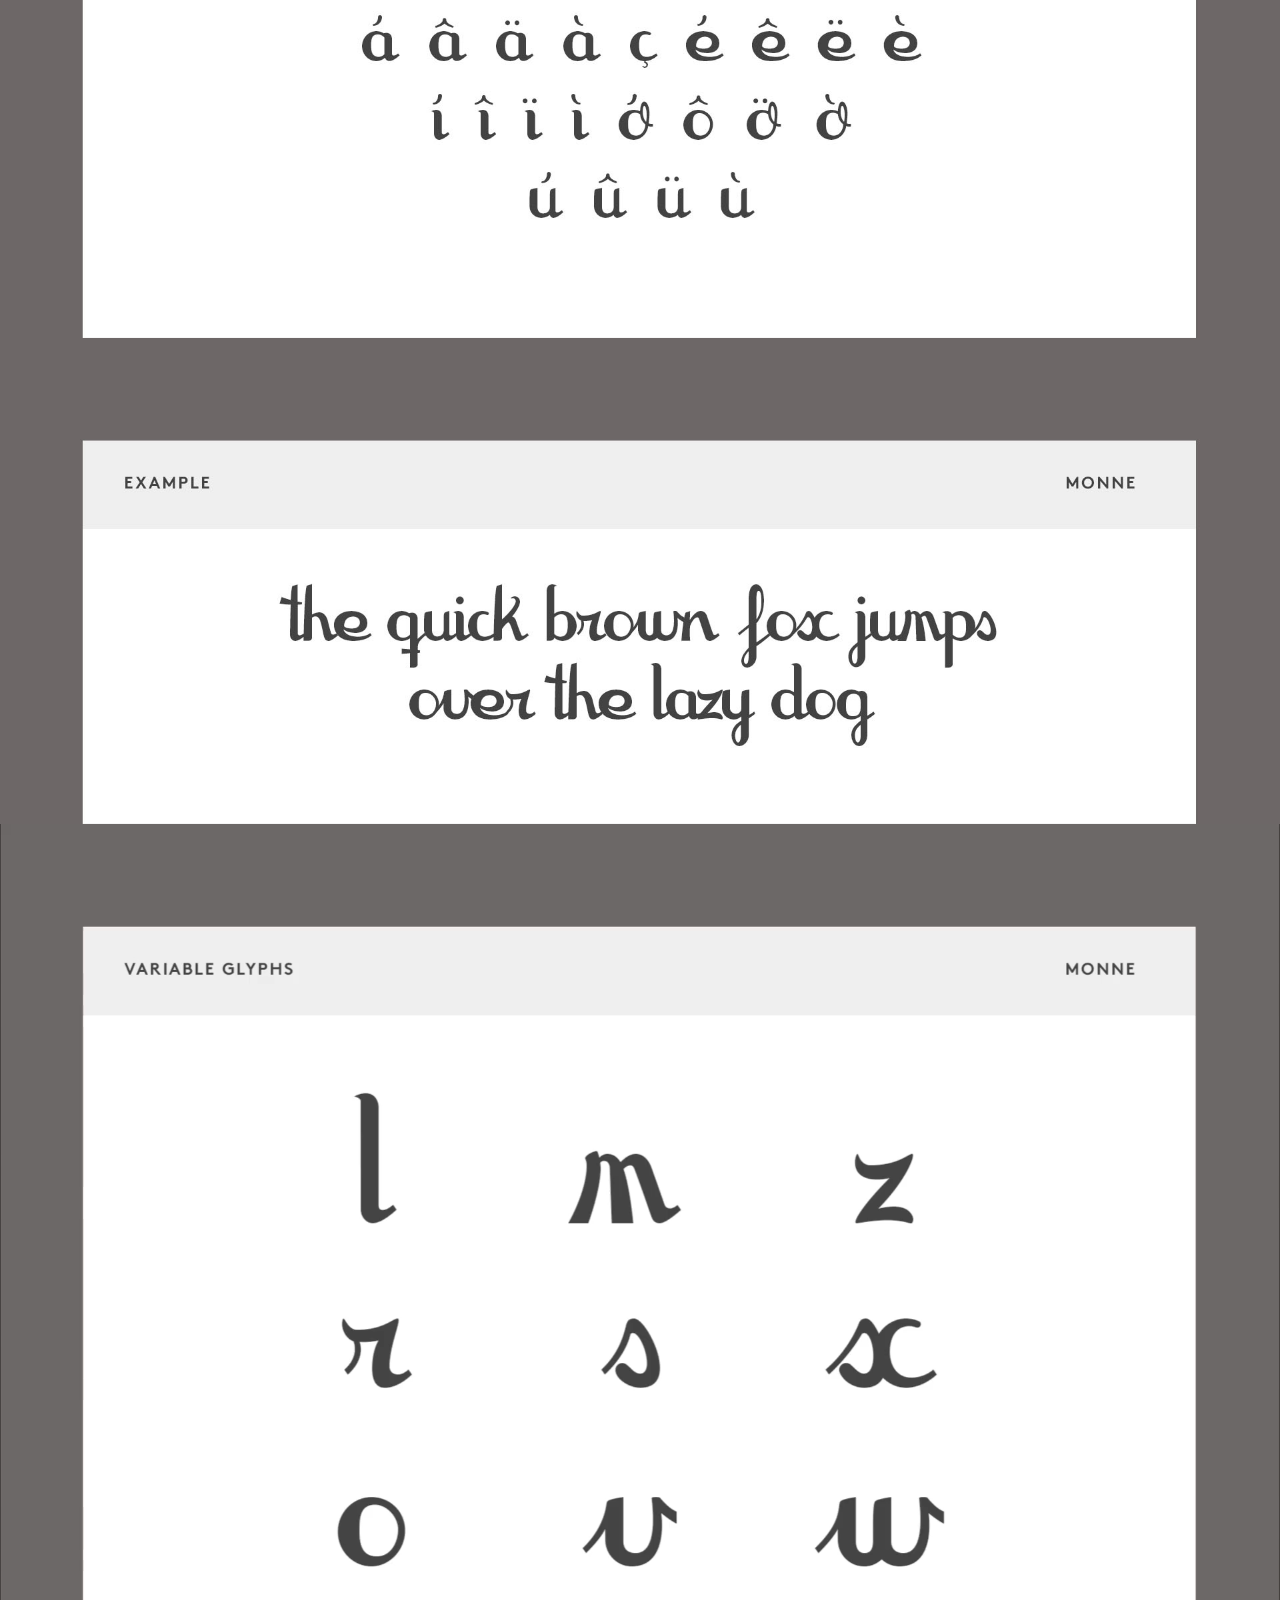
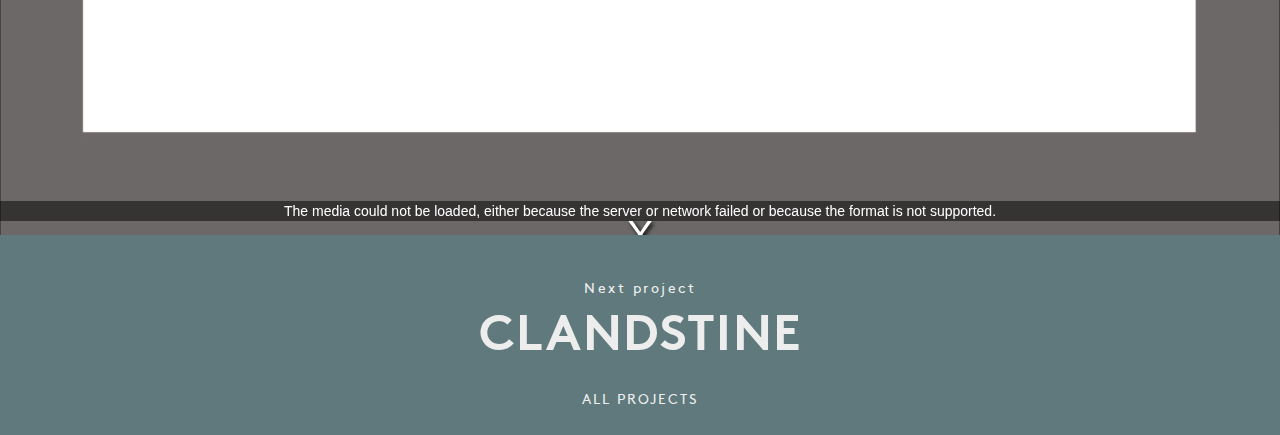
==== commit a37c812c: "06/10/19" ====
--- a/anisette-monne.html
+++ b/anisette-monne.html
@@ -89,6 +89,7 @@
 
 								<h2 style="text-align: center;">If you’d like to meet up, talk through a project or find out more, feel free to get in touch.</p>
 
+								<h5 style="text-align: center;" "color: #d3c5d4; line-height: 16px;">(if you want to know more about me, press into my name)</h5>
 								<h5 style="text-align: center;"><a style="color: #5F797C; line-height: 16px;" href="mailto:hola@adriamartimadurell?Subject=Hola" target="_top">hola@adriamartimadurell.com</a></h5>
 
 							</div>
